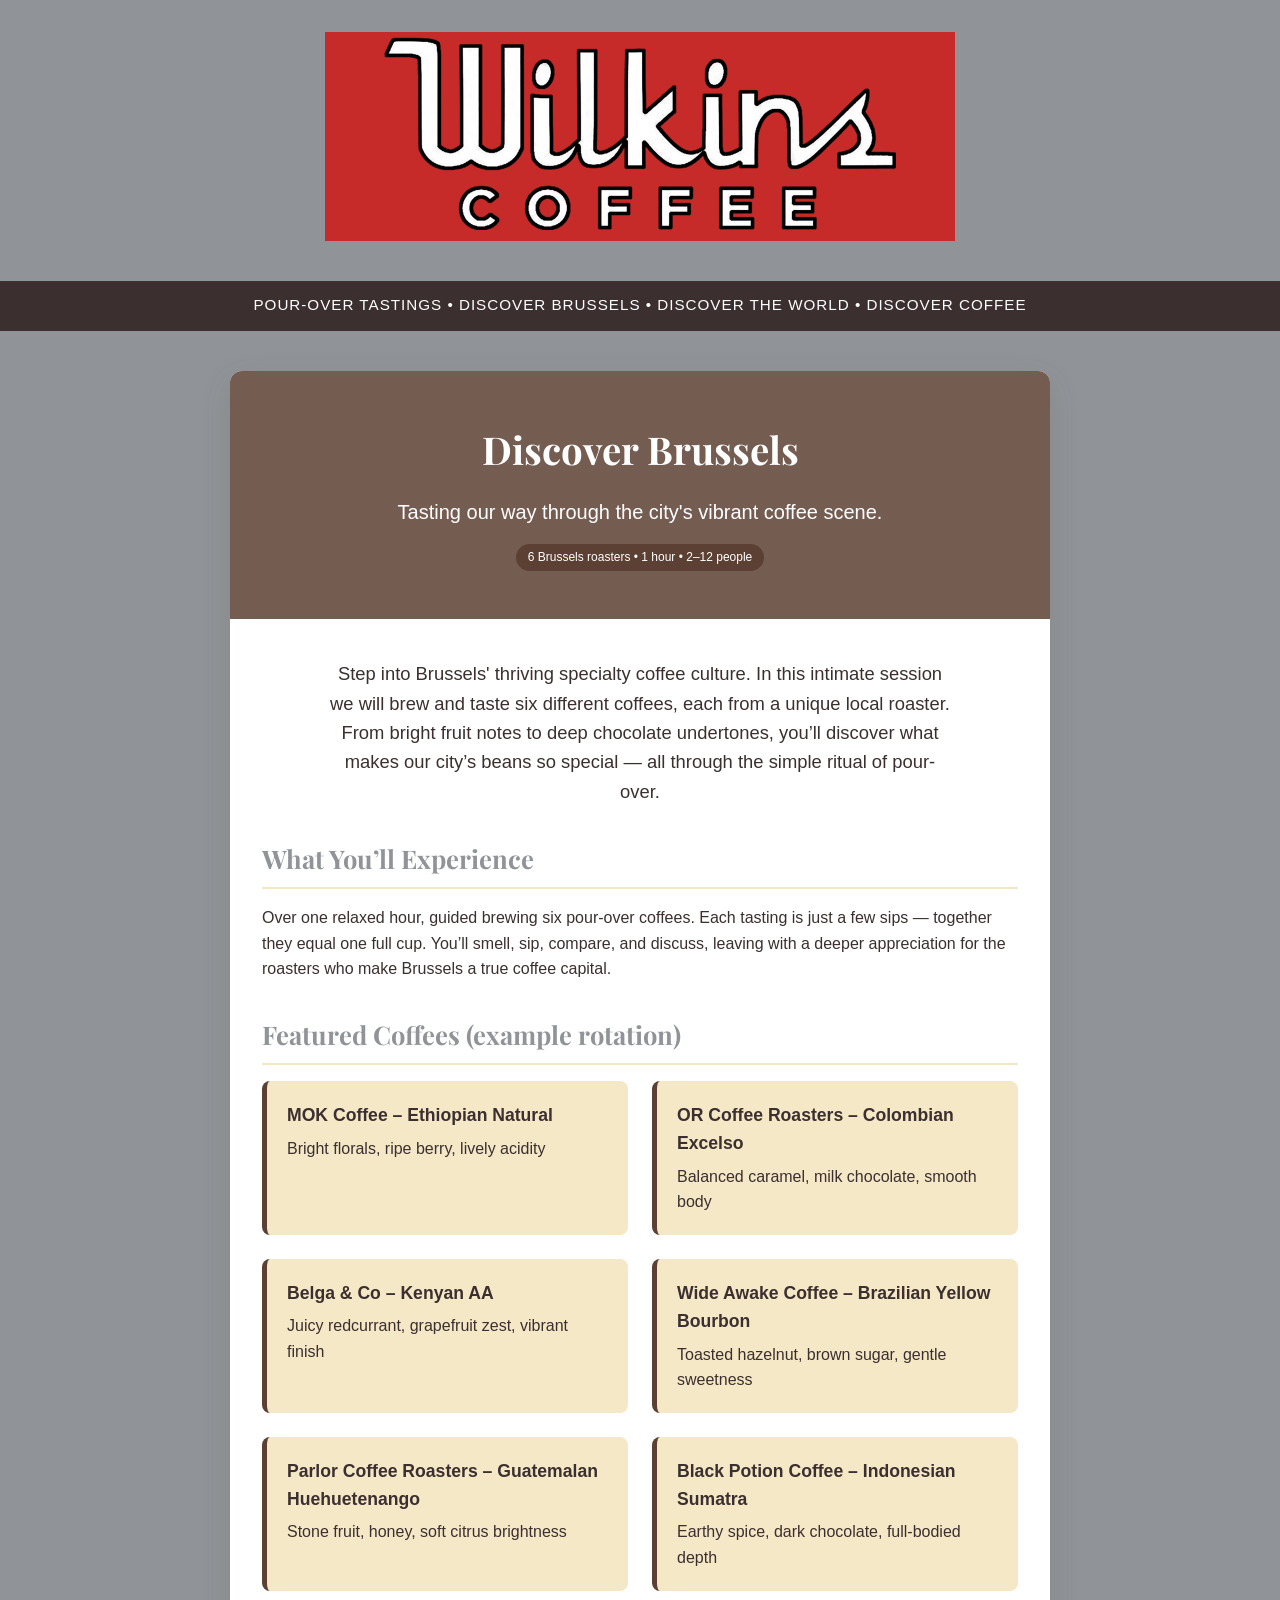
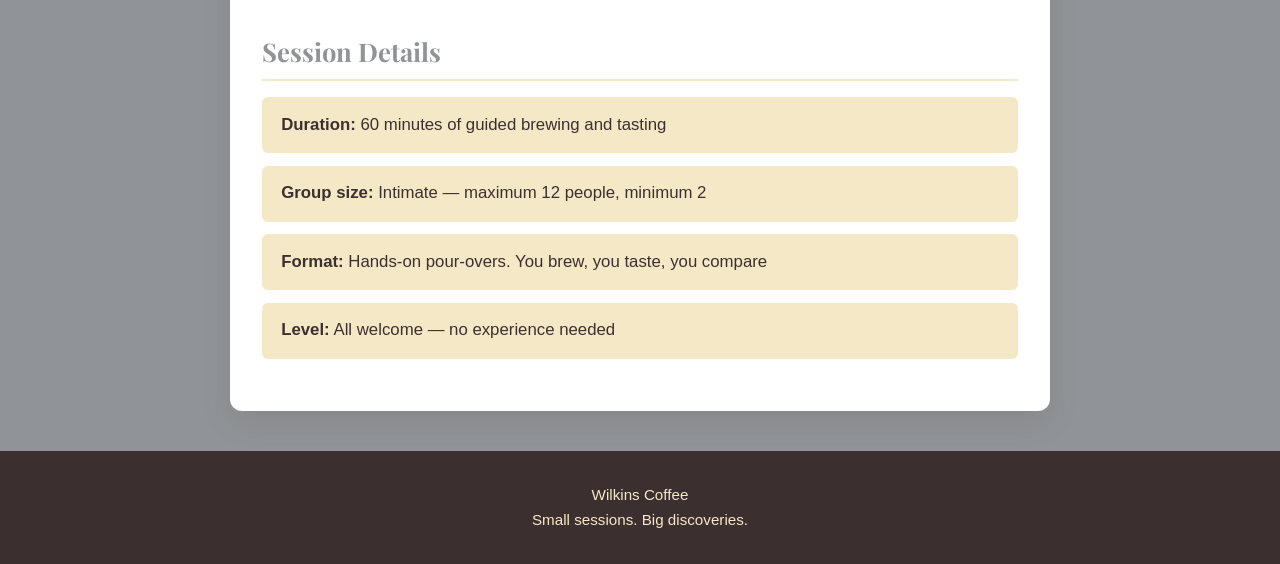
==== discover_brussels.html @ b010b359 "Adding example session descriptions" ====
<!DOCTYPE html>
<html lang="en">
<head>
    <meta charset="UTF-8">
    <meta name="viewport" content="width=device-width, initial-scale=1.0">
    <title>Discover Brussels • Wilkins Coffee</title>
    <style>
        @import url('https://fonts.googleapis.com/css2?family=Playfair+Display:wght@400;700&amp;family=Source+Sans+3:wght@400;600&amp;display=swap');
        :root {
            /*
            --coffee: #5c4033;
            --cream: #f5e8c7;
            */
            --coffee: #909498;
            --cream: #909498;
        }
        * { margin:0; padding:0; box-sizing:border-box; }
        body {
            font-family: 'Source Sans 3', sans-serif;
            /*background: #f8f1e3;*/
            background: var(--coffee);
            color: #3c2f2f;
            line-height: 1.6;
        }
        header {
            background: var(--coffee);
            color: white;
            padding: 2rem 1rem;
            text-align: center;
            box-shadow: 0 4px 12px rgba(92,64,51,0.3);
        }
        header h1 {
            font-family: 'Playfair Display', serif;
            font-size: 2.8rem;
            margin-bottom: 0.3rem;
        }
        header p {
            font-size: 1.3rem;
            opacity: 0.9;
        }
        .nav {
            background: #3c2f2f;
            padding: 0.8rem;
            text-align: center;
            color: white;
            font-size: 0.95rem;
            letter-spacing: 1px;
        }
        main {
            max-width: 820px;
            margin: 40px auto;
            background: white;
            border-radius: 12px;
            box-shadow: 0 10px 30px rgba(92,64,51,0.15);
            overflow: hidden;
        }
        .hero {
            background: linear-gradient(rgba(92,64,51,0.85), rgba(92,64,51,0.85)), url('data:image/svg+xml,%3Csvg xmlns=%22http://www.w3.org/2000/svg%22 viewBox=%220 0 200 200%22%3E%3Ccircle cx=%22100%22 cy=%22100%22 r=%2230%22 fill=%22none%22 stroke=%22%23f5e8c7%22 stroke-width=%2215%22/%3E%3C/svg%27') center/cover;
            color: white;
            padding: 3rem 2rem;
            text-align: center;
        }
        .hero h2 {
            font-family: 'Playfair Display', serif;
            font-size: 2.4rem;
            margin-bottom: 1rem;
        }
        section {
            padding: 2.5rem 2rem;
        }
        h3 {
            font-family: 'Playfair Display', serif;
            font-size: 1.6rem;
            margin-bottom: 1rem;
            color: var(--coffee);
            border-bottom: 2px solid #f5e8c7;
            padding-bottom: 0.5rem;
        }
        .coffees {
            display: grid;
            grid-template-columns: repeat(auto-fit, minmax(260px, 1fr));
            gap: 1.5rem;
        }
        .coffee-card {
            background: #f5e8c7;
            padding: 1.25rem;
            border-radius: 8px;
            border-left: 5px solid #5c4033;
        }
        .coffee-card strong {
            display: block;
            font-size: 1.1rem;
            margin-bottom: 0.4rem;
            color: #3c2f2f;
        }
        ul.details {
            list-style: none;
        }
        ul.details li {
            padding: 0.9rem 1.2rem;
            background: #f5e8c7;
            margin-bottom: 0.8rem;
            border-radius: 6px;
            font-size: 1.05rem;
        }
        footer {
            background: #3c2f2f;
            color: #f5e8c7;
            text-align: center;
            padding: 2rem 1rem;
            font-size: 0.95rem;
        }
        .tag {
            display: inline-block;
            background: #5c4033;
            color: white;
            font-size: 0.75rem;
            padding: 4px 12px;
            border-radius: 20px;
            margin-top: 1rem;
        }
    </style>
</head>
<body>
    <header>
        <a href="index.html" class="logo"><img src="images/wilkins_coffee_white_on_red_black_outline_header.png" alt="wilkins coffee logo"></a>
    </header>
    <div class="nav">POUR-OVER TASTINGS • DISCOVER BRUSSELS • DISCOVER THE WORLD • DISCOVER COFFEE</div>

    <main>
        <div class="hero">
            <h2>Discover Brussels</h2>
            <p style="font-size:1.25rem; max-width:600px; margin:0 auto;">Tasting our way through the city's vibrant coffee scene.</p>
            <div class="tag">6 Brussels roasters • 1 hour • 2–12 people</div>
        </div>

        <section>
            <p style="font-size:1.15rem; text-align:center; max-width:620px; margin:0 auto 2rem;">
                Step into Brussels' thriving specialty coffee culture. In this intimate session we will brew and taste six different coffees, each from a unique local roaster. From bright fruit notes to deep chocolate undertones, you’ll discover what makes our city’s beans so special — all through the simple ritual of pour-over.
            </p>

            <h3>What You’ll Experience</h3>
            <p>Over one relaxed hour, guided brewing six pour-over coffees. Each tasting is just a few sips — together they equal one full cup. You’ll smell, sip, compare, and discuss, leaving with a deeper appreciation for the roasters who make Brussels a true coffee capital.</p>

            <h3 style="margin-top:2rem;">Featured Coffees (example rotation)</h3>
            <div class="coffees">
                <div class="coffee-card">
                    <strong>MOK Coffee – Ethiopian Natural</strong>
                    Bright florals, ripe berry, lively acidity
                </div>
                <div class="coffee-card">
                    <strong>OR Coffee Roasters – Colombian Excelso</strong>
                    Balanced caramel, milk chocolate, smooth body
                </div>
                <div class="coffee-card">
                    <strong>Belga &amp; Co – Kenyan AA</strong>
                    Juicy redcurrant, grapefruit zest, vibrant finish
                </div>
                <div class="coffee-card">
                    <strong>Wide Awake Coffee – Brazilian Yellow Bourbon</strong>
                    Toasted hazelnut, brown sugar, gentle sweetness
                </div>
                <div class="coffee-card">
                    <strong>Parlor Coffee Roasters – Guatemalan Huehuetenango</strong>
                    Stone fruit, honey, soft citrus brightness
                </div>
                <div class="coffee-card">
                    <strong>Black Potion Coffee – Indonesian Sumatra</strong>
                    Earthy spice, dark chocolate, full-bodied depth
                </div>
            </div>

            <h3 style="margin-top:2.5rem;">Session Details</h3>
            <ul class="details">
                <li><strong>Duration:</strong> 60 minutes of guided brewing and tasting</li>
                <li><strong>Group size:</strong> Intimate — maximum 12 people, minimum 2</li>
                <li><strong>Format:</strong> Hands-on pour-overs. You brew, you taste, you compare</li>
                <li><strong>Level:</strong> All welcome — no experience needed</li>
            </ul>
        </section>
    </main>

    <footer>
        Wilkins Coffee<br>
        Small sessions. Big discoveries.
    </footer>
</body>
</html>
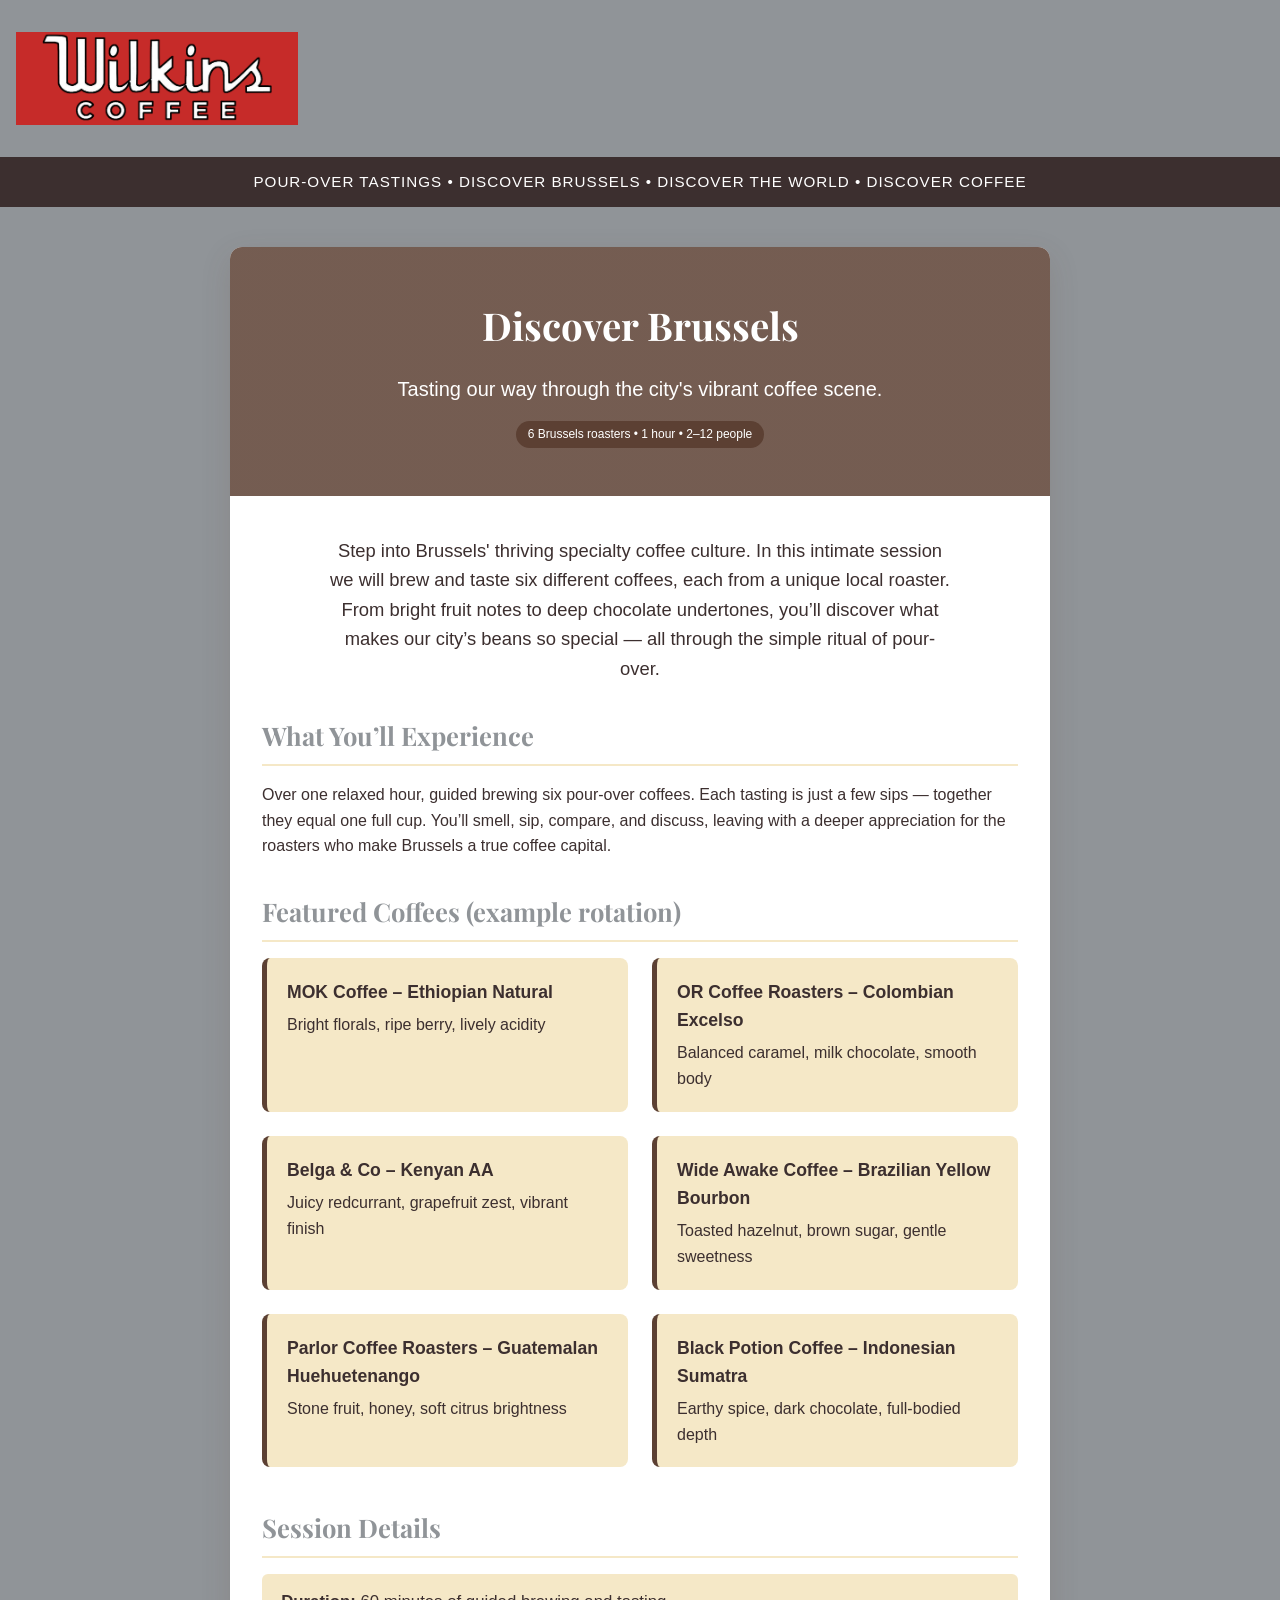
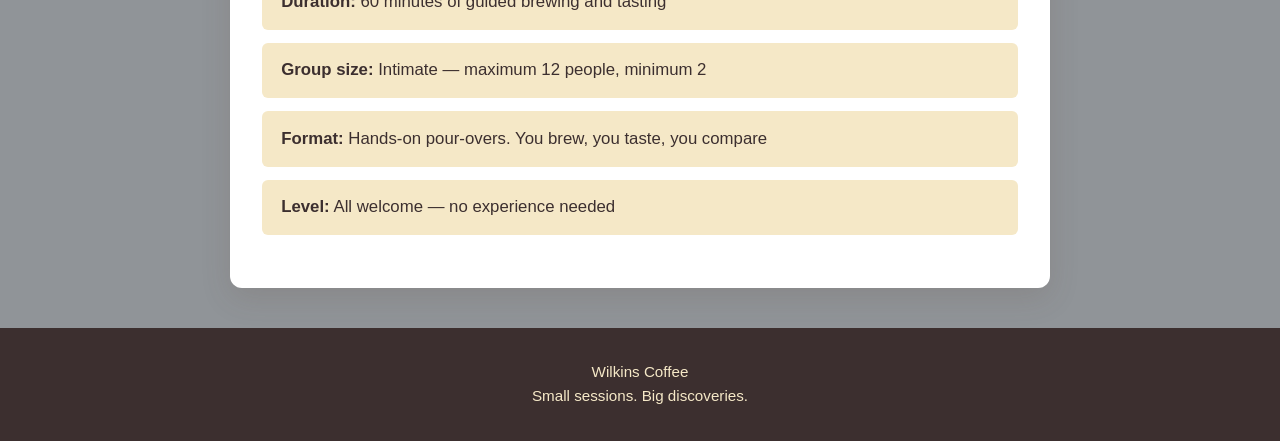
==== commit c65fe755: "Trying to improve style" ====
--- a/discover_brussels.html
+++ b/discover_brussels.html
@@ -119,11 +119,25 @@
             border-radius: 20px;
             margin-top: 1rem;
         }
+        .logo-img {
+            width: clamp(150px, 22vw, 320px);   /* Min 150px, ideal ~22% of screen, max 320px */
+            height: auto;
+            max-width: 100%;
+            display: block;
+        }
+        .header, .navbar, .logo-container {
+            padding: 15px 20px;
+        }
+        @media (max-width: 768px) {
+            .header, .navbar, .logo-container {
+                padding: 12px 15px;
+            }
+        }
     </style>
 </head>
 <body>
     <header>
-        <a href="index.html" class="logo"><img src="images/wilkins_coffee_white_on_red_black_outline_header.png" alt="wilkins coffee logo"></a>
+        <a href="index.html" class="logo"><img src="images/wilkins_coffee_white_on_red_black_outline_header.png" alt="wilkins coffee logo" class="logo-img"></a>
     </header>
     <div class="nav">POUR-OVER TASTINGS • DISCOVER BRUSSELS • DISCOVER THE WORLD • DISCOVER COFFEE</div>
 
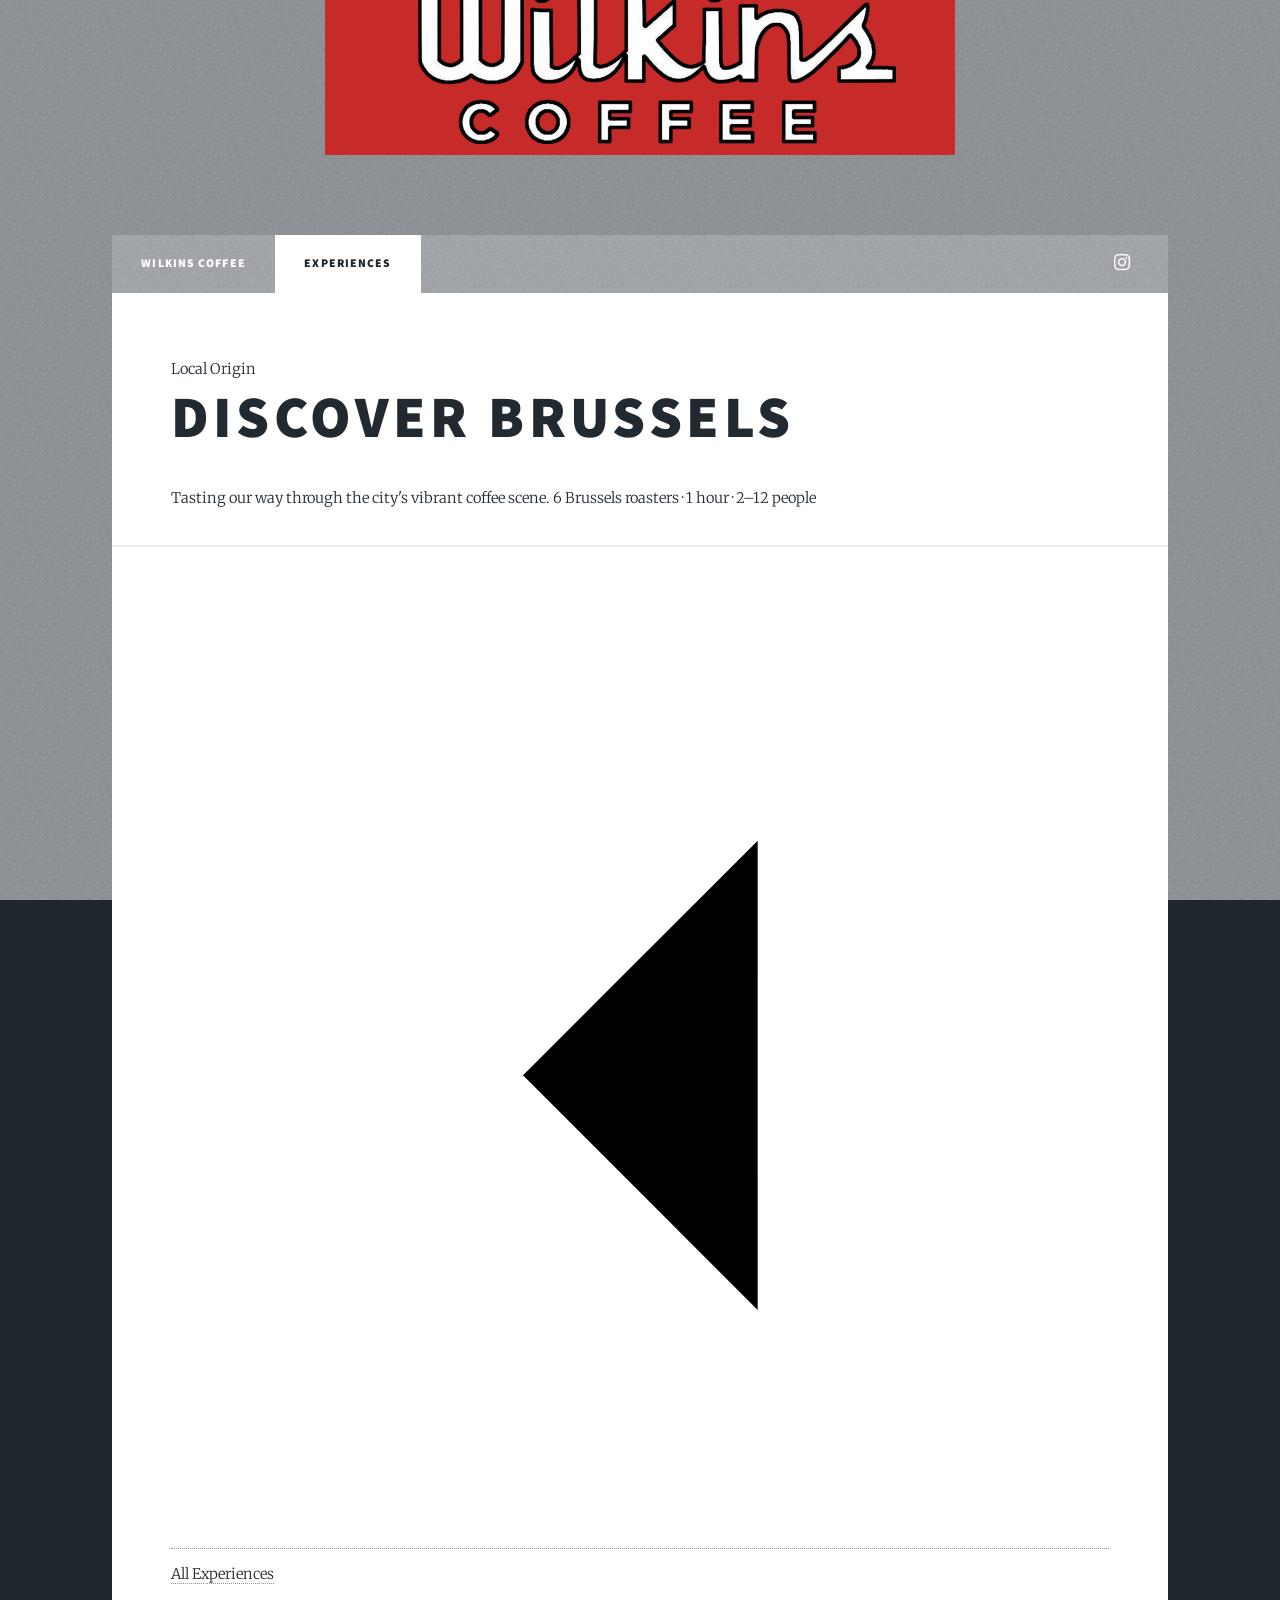
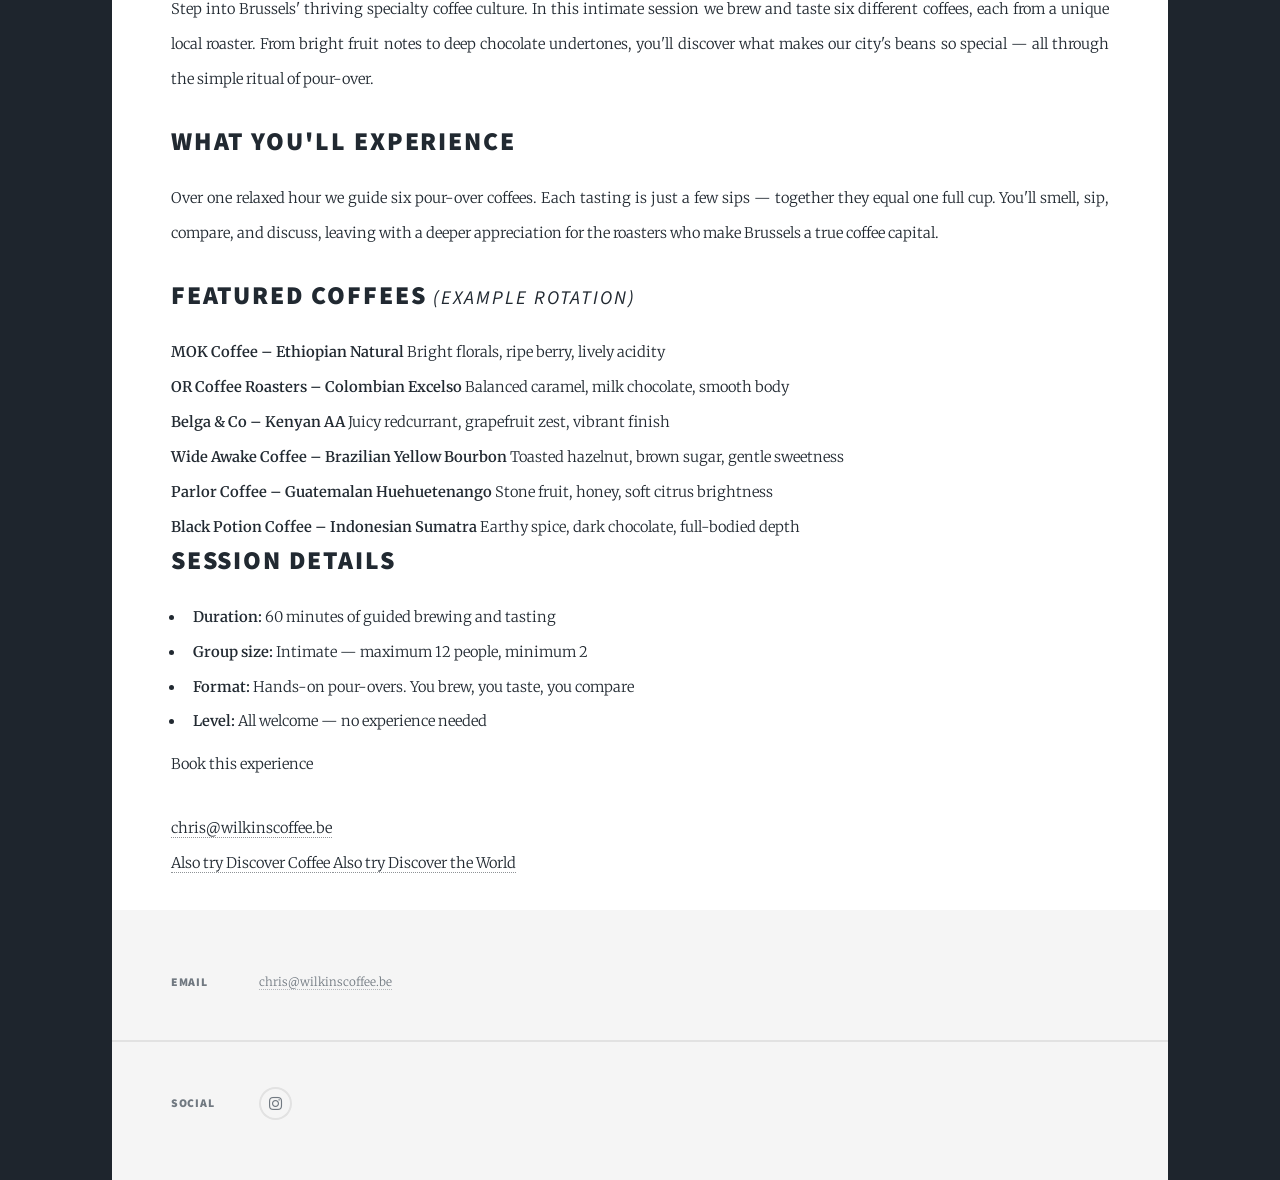
==== commit a9428911: "Big update thanks Claude" ====
--- a/discover_brussels.html
+++ b/discover_brussels.html
@@ -1,202 +1,174 @@
-<!DOCTYPE html>
+<!DOCTYPE HTML>
+<!--
+  discover_brussels.html — Wilkins Coffee: Discover Brussels session
+  Requires: assets/css/main.css (Massively), assets/css/wilkins.css
+-->
 <html lang="en">
 <head>
-    <meta charset="UTF-8">
-    <meta name="viewport" content="width=device-width, initial-scale=1.0">
-    <title>Discover Brussels • Wilkins Coffee</title>
-    <style>
-        @import url('https://fonts.googleapis.com/css2?family=Playfair+Display:wght@400;700&amp;family=Source+Sans+3:wght@400;600&amp;display=swap');
-        :root {
-            /*
-            --coffee: #5c4033;
-            --cream: #f5e8c7;
-            */
-            --coffee: #909498;
-            --cream: #909498;
-        }
-        * { margin:0; padding:0; box-sizing:border-box; }
-        body {
-            font-family: 'Source Sans 3', sans-serif;
-            /*background: #f8f1e3;*/
-            background: var(--coffee);
-            color: #3c2f2f;
-            line-height: 1.6;
-        }
-        header {
-            background: var(--coffee);
-            color: white;
-            padding: 2rem 1rem;
-            text-align: center;
-            box-shadow: 0 4px 12px rgba(92,64,51,0.3);
-        }
-        header h1 {
-            font-family: 'Playfair Display', serif;
-            font-size: 2.8rem;
-            margin-bottom: 0.3rem;
-        }
-        header p {
-            font-size: 1.3rem;
-            opacity: 0.9;
-        }
-        .nav {
-            background: #3c2f2f;
-            padding: 0.8rem;
-            text-align: center;
-            color: white;
-            font-size: 0.95rem;
-            letter-spacing: 1px;
-        }
-        main {
-            max-width: 820px;
-            margin: 40px auto;
-            background: white;
-            border-radius: 12px;
-            box-shadow: 0 10px 30px rgba(92,64,51,0.15);
-            overflow: hidden;
-        }
-        .hero {
-            background: linear-gradient(rgba(92,64,51,0.85), rgba(92,64,51,0.85)), url('data:image/svg+xml,%3Csvg xmlns=%22http://www.w3.org/2000/svg%22 viewBox=%220 0 200 200%22%3E%3Ccircle cx=%22100%22 cy=%22100%22 r=%2230%22 fill=%22none%22 stroke=%22%23f5e8c7%22 stroke-width=%2215%22/%3E%3C/svg%27') center/cover;
-            color: white;
-            padding: 3rem 2rem;
-            text-align: center;
-        }
-        .hero h2 {
-            font-family: 'Playfair Display', serif;
-            font-size: 2.4rem;
-            margin-bottom: 1rem;
-        }
-        section {
-            padding: 2.5rem 2rem;
-        }
-        h3 {
-            font-family: 'Playfair Display', serif;
-            font-size: 1.6rem;
-            margin-bottom: 1rem;
-            color: var(--coffee);
-            border-bottom: 2px solid #f5e8c7;
-            padding-bottom: 0.5rem;
-        }
-        .coffees {
-            display: grid;
-            grid-template-columns: repeat(auto-fit, minmax(260px, 1fr));
-            gap: 1.5rem;
-        }
-        .coffee-card {
-            background: #f5e8c7;
-            padding: 1.25rem;
-            border-radius: 8px;
-            border-left: 5px solid #5c4033;
-        }
-        .coffee-card strong {
-            display: block;
-            font-size: 1.1rem;
-            margin-bottom: 0.4rem;
-            color: #3c2f2f;
-        }
-        ul.details {
-            list-style: none;
-        }
-        ul.details li {
-            padding: 0.9rem 1.2rem;
-            background: #f5e8c7;
-            margin-bottom: 0.8rem;
-            border-radius: 6px;
-            font-size: 1.05rem;
-        }
-        footer {
-            background: #3c2f2f;
-            color: #f5e8c7;
-            text-align: center;
-            padding: 2rem 1rem;
-            font-size: 0.95rem;
-        }
-        .tag {
-            display: inline-block;
-            background: #5c4033;
-            color: white;
-            font-size: 0.75rem;
-            padding: 4px 12px;
-            border-radius: 20px;
-            margin-top: 1rem;
-        }
-        .logo-img {
-            width: clamp(150px, 22vw, 320px);   /* Min 150px, ideal ~22% of screen, max 320px */
-            height: auto;
-            max-width: 100%;
-            display: block;
-        }
-        .header, .navbar, .logo-container {
-            padding: 15px 20px;
-        }
-        @media (max-width: 768px) {
-            .header, .navbar, .logo-container {
-                padding: 12px 15px;
-            }
-        }
-    </style>
+  <title>Discover Brussels · Wilkins Coffee</title>
+  <meta charset="utf-8" />
+  <meta name="viewport" content="width=device-width, initial-scale=1, user-scalable=no" />
+  <meta name="description" content="Discover Brussels — tasting through the city's vibrant coffee scene. A guided pour-over experience with Wilkins Coffee." />
+  <link rel="preconnect" href="https://fonts.googleapis.com" />
+  <link rel="preconnect" href="https://fonts.gstatic.com" crossorigin />
+  <link href="https://fonts.googleapis.com/css2?family=Playfair+Display:ital,wght@0,400;0,700;0,900;1,400;1,700&family=Libre+Baskerville:ital,wght@0,400;0,700;1,400&family=Cormorant+SC:wght@300;400;600&display=swap" rel="stylesheet" />
+  <link rel="stylesheet" href="assets/css/main.css" />
+  <link rel="stylesheet" href="assets/css/wilkins.css" />
+  <noscript><link rel="stylesheet" href="assets/css/noscript.css" /></noscript>
 </head>
-<body>
-    <header>
-        <a href="index.html" class="logo"><img src="images/wilkins_coffee_white_on_red_black_outline_header.png" alt="wilkins coffee logo" class="logo-img"></a>
-    </header>
-    <div class="nav">POUR-OVER TASTINGS • DISCOVER BRUSSELS • DISCOVER THE WORLD • DISCOVER COFFEE</div>
+<body class="is-preload">
+<div id="wrapper">
 
-    <main>
-        <div class="hero">
-            <h2>Discover Brussels</h2>
-            <p style="font-size:1.25rem; max-width:600px; margin:0 auto;">Tasting our way through the city's vibrant coffee scene.</p>
-            <div class="tag">6 Brussels roasters • 1 hour • 2–12 people</div>
+  <!-- ═══ HEADER ═══ -->
+  <header id="header">
+    <a href="index.html" class="logo">
+      <img src="images/wilkins_coffee_white_on_red_black_outline_header.png"
+           alt="Wilkins Coffee" />
+    </a>
+  </header>
+
+  <!-- ═══ NAV ═══ -->
+  <nav id="nav">
+    <ul class="links">
+      <li><a href="index.html">Wilkins Coffee</a></li>
+      <li class="active"><a href="experiences.html">Experiences</a></li>
+    </ul>
+    <ul class="icons">
+      <li>
+        <a href="https://www.instagram.com/wilkins.coffee/"
+           class="icon brands fa-instagram"
+           target="_blank" rel="noopener">
+          <span class="label">Instagram</span>
+        </a>
+      </li>
+    </ul>
+  </nav>
+
+  <!-- ═══ MAIN ═══ -->
+  <div id="main">
+
+    <!-- Page hero -->
+    <div class="wk-discover-hero reveal">
+      <span class="wk-label">Local Origin</span>
+      <h1>Discover Brussels</h1>
+      <span class="subtitle">Tasting our way through the city's vibrant coffee scene.</span>
+      <span class="wk-tag">6 Brussels roasters · 1 hour · 2–12 people</span>
+    </div>
+
+    <!-- Article body -->
+    <div class="wk-article">
+
+      <a href="experiences.html" class="wk-back reveal">
+        <svg viewBox="0 0 24 24" aria-hidden="true">
+          <polyline points="15 18 9 12 15 6"/>
+        </svg>
+        All Experiences
+      </a>
+
+      <p class="lead reveal">
+        Step into Brussels' thriving specialty coffee culture. In this intimate session
+        we brew and taste six different coffees, each from a unique local roaster.
+        From bright fruit notes to deep chocolate undertones, you'll discover what
+        makes our city's beans so special — all through the simple ritual of pour-over.
+      </p>
+
+      <h2 class="reveal">What You'll Experience</h2>
+      <p class="reveal">
+        Over one relaxed hour we guide six pour-over coffees. Each tasting is just
+        a few sips — together they equal one full cup. You'll smell, sip, compare,
+        and discuss, leaving with a deeper appreciation for the roasters who make
+        Brussels a true coffee capital.
+      </p>
+
+      <h2 class="reveal">Featured Coffees <em style="font-size:0.75em; font-weight:400; color:var(--clr-muted)">(example rotation)</em></h2>
+      <div class="wk-coffees reveal">
+        <div class="wk-coffee-card">
+          <strong>MOK Coffee – Ethiopian Natural</strong>
+          <span>Bright florals, ripe berry, lively acidity</span>
         </div>
+        <div class="wk-coffee-card gold">
+          <strong>OR Coffee Roasters – Colombian Excelso</strong>
+          <span>Balanced caramel, milk chocolate, smooth body</span>
+        </div>
+        <div class="wk-coffee-card">
+          <strong>Belga &amp; Co – Kenyan AA</strong>
+          <span>Juicy redcurrant, grapefruit zest, vibrant finish</span>
+        </div>
+        <div class="wk-coffee-card gold">
+          <strong>Wide Awake Coffee – Brazilian Yellow Bourbon</strong>
+          <span>Toasted hazelnut, brown sugar, gentle sweetness</span>
+        </div>
+        <div class="wk-coffee-card">
+          <strong>Parlor Coffee – Guatemalan Huehuetenango</strong>
+          <span>Stone fruit, honey, soft citrus brightness</span>
+        </div>
+        <div class="wk-coffee-card">
+          <strong>Black Potion Coffee – Indonesian Sumatra</strong>
+          <span>Earthy spice, dark chocolate, full-bodied depth</span>
+        </div>
+      </div>
 
-        <section>
-            <p style="font-size:1.15rem; text-align:center; max-width:620px; margin:0 auto 2rem;">
-                Step into Brussels' thriving specialty coffee culture. In this intimate session we will brew and taste six different coffees, each from a unique local roaster. From bright fruit notes to deep chocolate undertones, you’ll discover what makes our city’s beans so special — all through the simple ritual of pour-over.
-            </p>
+      <h2 class="reveal">Session Details</h2>
+      <ul class="wk-details reveal">
+        <li><strong>Duration:</strong> 60 minutes of guided brewing and tasting</li>
+        <li><strong>Group size:</strong> Intimate — maximum 12 people, minimum 2</li>
+        <li><strong>Format:</strong> Hands-on pour-overs. You brew, you taste, you compare</li>
+        <li><strong>Level:</strong> All welcome — no experience needed</li>
+      </ul>
 
-            <h3>What You’ll Experience</h3>
-            <p>Over one relaxed hour, guided brewing six pour-over coffees. Each tasting is just a few sips — together they equal one full cup. You’ll smell, sip, compare, and discuss, leaving with a deeper appreciation for the roasters who make Brussels a true coffee capital.</p>
+      <!-- Email CTA -->
+      <div class="wk-cta reveal">
+        <p>Book this experience</p>
+        <a href="mailto:chris@wilkinscoffee.be" class="wk-email">chris@wilkinscoffee.be</a>
+      </div>
 
-            <h3 style="margin-top:2rem;">Featured Coffees (example rotation)</h3>
-            <div class="coffees">
-                <div class="coffee-card">
-                    <strong>MOK Coffee – Ethiopian Natural</strong>
-                    Bright florals, ripe berry, lively acidity
-                </div>
-                <div class="coffee-card">
-                    <strong>OR Coffee Roasters – Colombian Excelso</strong>
-                    Balanced caramel, milk chocolate, smooth body
-                </div>
-                <div class="coffee-card">
-                    <strong>Belga &amp; Co – Kenyan AA</strong>
-                    Juicy redcurrant, grapefruit zest, vibrant finish
-                </div>
-                <div class="coffee-card">
-                    <strong>Wide Awake Coffee – Brazilian Yellow Bourbon</strong>
-                    Toasted hazelnut, brown sugar, gentle sweetness
-                </div>
-                <div class="coffee-card">
-                    <strong>Parlor Coffee Roasters – Guatemalan Huehuetenango</strong>
-                    Stone fruit, honey, soft citrus brightness
-                </div>
-                <div class="coffee-card">
-                    <strong>Black Potion Coffee – Indonesian Sumatra</strong>
-                    Earthy spice, dark chocolate, full-bodied depth
-                </div>
-            </div>
+      <!-- Sibling links -->
+      <div class="wk-siblings reveal">
+        <a href="discover_coffee.html" class="wk-sibling">
+          <span class="sib-label">Also try</span>
+          <span class="sib-title">Discover Coffee</span>
+        </a>
+        <a href="discover_the_world.html" class="wk-sibling">
+          <span class="sib-label">Also try</span>
+          <span class="sib-title">Discover the World</span>
+        </a>
+      </div>
 
-            <h3 style="margin-top:2.5rem;">Session Details</h3>
-            <ul class="details">
-                <li><strong>Duration:</strong> 60 minutes of guided brewing and tasting</li>
-                <li><strong>Group size:</strong> Intimate — maximum 12 people, minimum 2</li>
-                <li><strong>Format:</strong> Hands-on pour-overs. You brew, you taste, you compare</li>
-                <li><strong>Level:</strong> All welcome — no experience needed</li>
-            </ul>
-        </section>
-    </main>
+    </div><!-- /wk-article -->
 
-    <footer>
-        Wilkins Coffee<br>
-        Small sessions. Big discoveries.
-    </footer>
+  </div><!-- /main -->
+
+  <!-- ═══ FOOTER ═══ -->
+  <footer id="footer">
+    <section class="split contact">
+      <section>
+        <h3>Email</h3>
+        <p><a href="mailto:chris@wilkinscoffee.be">chris@wilkinscoffee.be</a></p>
+      </section>
+      <section>
+        <h3>Social</h3>
+        <ul class="icons alt">
+          <li>
+            <a href="https://www.instagram.com/wilkins.coffee/"
+               class="icon brands alt fa-instagram"
+               target="_blank" rel="noopener">
+              <span class="label">Instagram</span>
+            </a>
+          </li>
+        </ul>
+      </section>
+    </section>
+  </footer>
+
+</div><!-- /wrapper -->
+
+<script src="assets/js/jquery.min.js"></script>
+<script src="assets/js/jquery.scrollex.min.js"></script>
+<script src="assets/js/jquery.scrolly.min.js"></script>
+<script src="assets/js/browser.min.js"></script>
+<script src="assets/js/breakpoints.min.js"></script>
+<script src="assets/js/util.js"></script>
+<script src="assets/js/main.js"></script>
+<script src="assets/js/wilkins.js"></script>
 </body>
-</html>+</html>
--- a/assets/css/main.css
+++ b/assets/css/main.css
@@ -0,0 +1,4727 @@
+@import url(fontawesome-all.min.css);
+@import url("https://fonts.googleapis.com/css?family=Merriweather:300,700,300italic,700italic|Source+Sans+Pro:900");
+
+/*
+	Massively by HTML5 UP
+	html5up.net | @ajlkn
+	Free for personal and commercial use under the CCA 3.0 license (html5up.net/license)
+*/
+
+html, body, div, span, applet, object,
+iframe, h1, h2, h3, h4, h5, h6, p, blockquote,
+pre, a, abbr, acronym, address, big, cite,
+code, del, dfn, em, img, ins, kbd, q, s, samp,
+small, strike, strong, sub, sup, tt, var, b,
+u, i, center, dl, dt, dd, ol, ul, li, fieldset,
+form, label, legend, table, caption, tbody,
+tfoot, thead, tr, th, td, article, aside,
+canvas, details, embed, figure, figcaption,
+footer, header, hgroup, menu, nav, output, ruby,
+section, summary, time, mark, audio, video {
+	margin: 0;
+	padding: 0;
+	border: 0;
+	font-size: 100%;
+	font: inherit;
+	vertical-align: baseline;}
+
+article, aside, details, figcaption, figure,
+footer, header, hgroup, menu, nav, section {
+	display: block;}
+
+body {
+	line-height: 1;
+}
+
+ol, ul {
+	list-style: none;
+}
+
+blockquote, q {
+	quotes: none;
+}
+
+	blockquote:before, blockquote:after, q:before, q:after {
+		content: '';
+		content: none;
+	}
+
+table {
+	border-collapse: collapse;
+	border-spacing: 0;
+}
+
+body {
+	-webkit-text-size-adjust: none;
+}
+
+mark {
+	background-color: transparent;
+	color: inherit;
+}
+
+input::-moz-focus-inner {
+	border: 0;
+	padding: 0;
+}
+
+input, select, textarea {
+	-moz-appearance: none;
+	-webkit-appearance: none;
+	-ms-appearance: none;
+	appearance: none;
+}
+
+/* Basic */
+
+	@-ms-viewport {
+		width: device-width;
+	}
+
+	body {
+		-ms-overflow-style: scrollbar;
+	}
+
+	@media screen and (max-width: 480px) {
+
+		html, body {
+			min-width: 320px;
+		}
+
+	}
+
+	html {
+		box-sizing: border-box;
+	}
+
+	*, *:before, *:after {
+		box-sizing: inherit;
+	}
+
+	body {
+		background-color: #1e252d;
+	}
+    /*
+		body.is-preload *, body.is-preload *:before, body.is-preload *:after {
+			-moz-animation: none !important;
+			-webkit-animation: none !important;
+			-ms-animation: none !important;
+			animation: none !important;
+			-moz-transition: none !important;
+			-webkit-transition: none !important;
+			-ms-transition: none !important;
+			transition: none !important;
+		}
+    */
+/* Type */
+
+	html {
+		font-size: 16pt;
+	}
+
+		@media screen and (max-width: 1680px) {
+
+			html {
+				font-size: 12pt;
+			}
+
+		}
+
+		@media screen and (max-width: 1280px) {
+
+			html {
+				font-size: 11pt;
+			}
+
+		}
+
+		@media screen and (max-width: 360px) {
+
+			html {
+				font-size: 10pt;
+			}
+
+		}
+
+	body {
+		color: #212931;
+	}
+
+	body, input, select, textarea {
+		font-family: "Merriweather", Georgia, serif;
+		font-weight: 300;
+		font-size: 1rem;
+		line-height: 2.375;
+	}
+
+	a {
+		-moz-transition: color 0.2s ease-in-out, background-color 0.2s ease-in-out, border-color 0.2s ease-in-out, box-shadow 0.2s ease-in-out;
+		-webkit-transition: color 0.2s ease-in-out, background-color 0.2s ease-in-out, border-color 0.2s ease-in-out, box-shadow 0.2s ease-in-out;
+		-ms-transition: color 0.2s ease-in-out, background-color 0.2s ease-in-out, border-color 0.2s ease-in-out, box-shadow 0.2s ease-in-out;
+		transition: color 0.2s ease-in-out, background-color 0.2s ease-in-out, border-color 0.2s ease-in-out, box-shadow 0.2s ease-in-out;
+		border-bottom: dotted 1px;
+		text-decoration: none;
+	}
+
+		a:hover {
+			border-bottom-color: transparent;
+		}
+
+	strong, b {
+		font-weight: 600;
+	}
+
+	em, i {
+		font-style: italic;
+	}
+
+	p {
+		text-align: justify;
+		margin: 0 0 2rem 0;
+	}
+
+	h1, h2, h3, h4, h5, h6 {
+		font-family: "Source Sans Pro", Helvetica, sans-serif;
+		font-weight: 900;
+		line-height: 1.5;
+		letter-spacing: 0.075em;
+		text-transform: uppercase;
+		margin: 0 0 1rem 0;
+	}
+
+		h1 a, h2 a, h3 a, h4 a, h5 a, h6 a {
+			border-bottom: 0;
+			color: inherit;
+			text-decoration: none;
+		}
+
+	h1 {
+		font-size: 4rem;
+		line-height: 1.1;
+		margin: 0 0 2rem 0;
+	}
+
+	h2 {
+		font-size: 1.75rem;
+		line-height: 1.3;
+		margin: 0 0 1.5rem 0;
+	}
+
+	h3 {
+		font-size: 1.25rem;
+		margin: 0 0 0.5rem 0;
+	}
+
+	h4 {
+		font-size: 1rem;
+	}
+
+	h5 {
+		font-size: 0.9rem;
+	}
+
+	h6 {
+		font-size: 0.8rem;
+	}
+
+	sub {
+		font-size: 0.8rem;
+		position: relative;
+		top: 0.5rem;
+	}
+
+	sup {
+		font-size: 0.8rem;
+		position: relative;
+		top: -0.5rem;
+	}
+
+	blockquote {
+		border-left: solid 4px;
+		font-style: italic;
+		margin: 0 0 2rem 0;
+		padding: 0.5rem 0 0.5rem 2rem;
+	}
+
+	code {
+		border: solid 2px;
+		font-family: "Courier New", monospace;
+		font-size: 0.9rem;
+		margin: 0 0.25rem;
+		padding: 0.25rem 0.65rem;
+	}
+
+	pre {
+		-webkit-overflow-scrolling: touch;
+		font-family: "Courier New", monospace;
+		font-size: 0.9rem;
+		margin: 0 0 2rem 0;
+	}
+
+		pre code {
+			display: block;
+			line-height: 1.75;
+			padding: 1rem 1.5rem;
+			overflow-x: auto;
+		}
+
+	hr {
+		border: 0;
+		border-bottom: solid 2px;
+		margin: 3rem 0;
+	}
+
+		hr.major {
+			margin: 5rem 0;
+		}
+
+	.align-left {
+		text-align: left;
+	}
+
+	.align-center {
+		text-align: center;
+	}
+
+	.align-right {
+		text-align: right;
+	}
+
+	input, select, textarea {
+		color: #212931;
+	}
+
+	a {
+		color: #212931;
+		border-bottom-color: rgba(33, 41, 49, 0.5);
+	}
+
+		a:hover {
+			border-bottom-color: transparent;
+			color: #18bfef !important;
+		}
+
+	strong, b {
+		color: #212931;
+	}
+
+	h1, h2, h3, h4, h5, h6 {
+		color: #212931;
+	}
+
+	blockquote {
+		border-left-color: #eeeeee;
+	}
+
+	code {
+		background: rgba(220, 220, 220, 0.25);
+		border-color: #eeeeee;
+	}
+
+	hr {
+		border-bottom-color: #eeeeee;
+	}
+
+/* Row */
+
+	.row {
+		display: flex;
+		flex-wrap: wrap;
+		box-sizing: border-box;
+		align-items: stretch;
+	}
+
+		.row > * {
+			box-sizing: border-box;
+		}
+
+		.row.gtr-uniform > * > :last-child {
+			margin-bottom: 0;
+		}
+
+		.row.aln-left {
+			justify-content: flex-start;
+		}
+
+		.row.aln-center {
+			justify-content: center;
+		}
+
+		.row.aln-right {
+			justify-content: flex-end;
+		}
+
+		.row.aln-top {
+			align-items: flex-start;
+		}
+
+		.row.aln-middle {
+			align-items: center;
+		}
+
+		.row.aln-bottom {
+			align-items: flex-end;
+		}
+
+		.row > .imp {
+			order: -1;
+		}
+
+		.row > .col-1 {
+			width: 8.33333%;
+		}
+
+		.row > .off-1 {
+			margin-left: 8.33333%;
+		}
+
+		.row > .col-2 {
+			width: 16.66667%;
+		}
+
+		.row > .off-2 {
+			margin-left: 16.66667%;
+		}
+
+		.row > .col-3 {
+			width: 25%;
+		}
+
+		.row > .off-3 {
+			margin-left: 25%;
+		}
+
+		.row > .col-4 {
+			width: 33.33333%;
+		}
+
+		.row > .off-4 {
+			margin-left: 33.33333%;
+		}
+
+		.row > .col-5 {
+			width: 41.66667%;
+		}
+
+		.row > .off-5 {
+			margin-left: 41.66667%;
+		}
+
+		.row > .col-6 {
+			width: 50%;
+		}
+
+		.row > .off-6 {
+			margin-left: 50%;
+		}
+
+		.row > .col-7 {
+			width: 58.33333%;
+		}
+
+		.row > .off-7 {
+			margin-left: 58.33333%;
+		}
+
+		.row > .col-8 {
+			width: 66.66667%;
+		}
+
+		.row > .off-8 {
+			margin-left: 66.66667%;
+		}
+
+		.row > .col-9 {
+			width: 75%;
+		}
+
+		.row > .off-9 {
+			margin-left: 75%;
+		}
+
+		.row > .col-10 {
+			width: 83.33333%;
+		}
+
+		.row > .off-10 {
+			margin-left: 83.33333%;
+		}
+
+		.row > .col-11 {
+			width: 91.66667%;
+		}
+
+		.row > .off-11 {
+			margin-left: 91.66667%;
+		}
+
+		.row > .col-12 {
+			width: 100%;
+		}
+
+		.row > .off-12 {
+			margin-left: 100%;
+		}
+
+		.row.gtr-0 {
+			margin-top: 0;
+			margin-left: 0rem;
+		}
+
+			.row.gtr-0 > * {
+				padding: 0 0 0 0rem;
+			}
+
+			.row.gtr-0.gtr-uniform {
+				margin-top: 0rem;
+			}
+
+				.row.gtr-0.gtr-uniform > * {
+					padding-top: 0rem;
+				}
+
+		.row.gtr-25 {
+			margin-top: 0;
+			margin-left: -0.375rem;
+		}
+
+			.row.gtr-25 > * {
+				padding: 0 0 0 0.375rem;
+			}
+
+			.row.gtr-25.gtr-uniform {
+				margin-top: -0.375rem;
+			}
+
+				.row.gtr-25.gtr-uniform > * {
+					padding-top: 0.375rem;
+				}
+
+		.row.gtr-50 {
+			margin-top: 0;
+			margin-left: -0.75rem;
+		}
+
+			.row.gtr-50 > * {
+				padding: 0 0 0 0.75rem;
+			}
+
+			.row.gtr-50.gtr-uniform {
+				margin-top: -0.75rem;
+			}
+
+				.row.gtr-50.gtr-uniform > * {
+					padding-top: 0.75rem;
+				}
+
+		.row {
+			margin-top: 0;
+			margin-left: -1.5rem;
+		}
+
+			.row > * {
+				padding: 0 0 0 1.5rem;
+			}
+
+			.row.gtr-uniform {
+				margin-top: -1.5rem;
+			}
+
+				.row.gtr-uniform > * {
+					padding-top: 1.5rem;
+				}
+
+		.row.gtr-150 {
+			margin-top: 0;
+			margin-left: -2.25rem;
+		}
+
+			.row.gtr-150 > * {
+				padding: 0 0 0 2.25rem;
+			}
+
+			.row.gtr-150.gtr-uniform {
+				margin-top: -2.25rem;
+			}
+
+				.row.gtr-150.gtr-uniform > * {
+					padding-top: 2.25rem;
+				}
+
+		.row.gtr-200 {
+			margin-top: 0;
+			margin-left: -3rem;
+		}
+
+			.row.gtr-200 > * {
+				padding: 0 0 0 3rem;
+			}
+
+			.row.gtr-200.gtr-uniform {
+				margin-top: -3rem;
+			}
+
+				.row.gtr-200.gtr-uniform > * {
+					padding-top: 3rem;
+				}
+
+		@media screen and (max-width: 1680px) {
+
+			.row {
+				display: flex;
+				flex-wrap: wrap;
+				box-sizing: border-box;
+				align-items: stretch;
+			}
+
+				.row > * {
+					box-sizing: border-box;
+				}
+
+				.row.gtr-uniform > * > :last-child {
+					margin-bottom: 0;
+				}
+
+				.row.aln-left {
+					justify-content: flex-start;
+				}
+
+				.row.aln-center {
+					justify-content: center;
+				}
+
+				.row.aln-right {
+					justify-content: flex-end;
+				}
+
+				.row.aln-top {
+					align-items: flex-start;
+				}
+
+				.row.aln-middle {
+					align-items: center;
+				}
+
+				.row.aln-bottom {
+					align-items: flex-end;
+				}
+
+				.row > .imp-xlarge {
+					order: -1;
+				}
+
+				.row > .col-1-xlarge {
+					width: 8.33333%;
+				}
+
+				.row > .off-1-xlarge {
+					margin-left: 8.33333%;
+				}
+
+				.row > .col-2-xlarge {
+					width: 16.66667%;
+				}
+
+				.row > .off-2-xlarge {
+					margin-left: 16.66667%;
+				}
+
+				.row > .col-3-xlarge {
+					width: 25%;
+				}
+
+				.row > .off-3-xlarge {
+					margin-left: 25%;
+				}
+
+				.row > .col-4-xlarge {
+					width: 33.33333%;
+				}
+
+				.row > .off-4-xlarge {
+					margin-left: 33.33333%;
+				}
+
+				.row > .col-5-xlarge {
+					width: 41.66667%;
+				}
+
+				.row > .off-5-xlarge {
+					margin-left: 41.66667%;
+				}
+
+				.row > .col-6-xlarge {
+					width: 50%;
+				}
+
+				.row > .off-6-xlarge {
+					margin-left: 50%;
+				}
+
+				.row > .col-7-xlarge {
+					width: 58.33333%;
+				}
+
+				.row > .off-7-xlarge {
+					margin-left: 58.33333%;
+				}
+
+				.row > .col-8-xlarge {
+					width: 66.66667%;
+				}
+
+				.row > .off-8-xlarge {
+					margin-left: 66.66667%;
+				}
+
+				.row > .col-9-xlarge {
+					width: 75%;
+				}
+
+				.row > .off-9-xlarge {
+					margin-left: 75%;
+				}
+
+				.row > .col-10-xlarge {
+					width: 83.33333%;
+				}
+
+				.row > .off-10-xlarge {
+					margin-left: 83.33333%;
+				}
+
+				.row > .col-11-xlarge {
+					width: 91.66667%;
+				}
+
+				.row > .off-11-xlarge {
+					margin-left: 91.66667%;
+				}
+
+				.row > .col-12-xlarge {
+					width: 100%;
+				}
+
+				.row > .off-12-xlarge {
+					margin-left: 100%;
+				}
+
+				.row.gtr-0 {
+					margin-top: 0;
+					margin-left: 0rem;
+				}
+
+					.row.gtr-0 > * {
+						padding: 0 0 0 0rem;
+					}
+
+					.row.gtr-0.gtr-uniform {
+						margin-top: 0rem;
+					}
+
+						.row.gtr-0.gtr-uniform > * {
+							padding-top: 0rem;
+						}
+
+				.row.gtr-25 {
+					margin-top: 0;
+					margin-left: -0.375rem;
+				}
+
+					.row.gtr-25 > * {
+						padding: 0 0 0 0.375rem;
+					}
+
+					.row.gtr-25.gtr-uniform {
+						margin-top: -0.375rem;
+					}
+
+						.row.gtr-25.gtr-uniform > * {
+							padding-top: 0.375rem;
+						}
+
+				.row.gtr-50 {
+					margin-top: 0;
+					margin-left: -0.75rem;
+				}
+
+					.row.gtr-50 > * {
+						padding: 0 0 0 0.75rem;
+					}
+
+					.row.gtr-50.gtr-uniform {
+						margin-top: -0.75rem;
+					}
+
+						.row.gtr-50.gtr-uniform > * {
+							padding-top: 0.75rem;
+						}
+
+				.row {
+					margin-top: 0;
+					margin-left: -1.5rem;
+				}
+
+					.row > * {
+						padding: 0 0 0 1.5rem;
+					}
+
+					.row.gtr-uniform {
+						margin-top: -1.5rem;
+					}
+
+						.row.gtr-uniform > * {
+							padding-top: 1.5rem;
+						}
+
+				.row.gtr-150 {
+					margin-top: 0;
+					margin-left: -2.25rem;
+				}
+
+					.row.gtr-150 > * {
+						padding: 0 0 0 2.25rem;
+					}
+
+					.row.gtr-150.gtr-uniform {
+						margin-top: -2.25rem;
+					}
+
+						.row.gtr-150.gtr-uniform > * {
+							padding-top: 2.25rem;
+						}
+
+				.row.gtr-200 {
+					margin-top: 0;
+					margin-left: -3rem;
+				}
+
+					.row.gtr-200 > * {
+						padding: 0 0 0 3rem;
+					}
+
+					.row.gtr-200.gtr-uniform {
+						margin-top: -3rem;
+					}
+
+						.row.gtr-200.gtr-uniform > * {
+							padding-top: 3rem;
+						}
+
+		}
+
+		@media screen and (max-width: 1280px) {
+
+			.row {
+				display: flex;
+				flex-wrap: wrap;
+				box-sizing: border-box;
+				align-items: stretch;
+			}
+
+				.row > * {
+					box-sizing: border-box;
+				}
+
+				.row.gtr-uniform > * > :last-child {
+					margin-bottom: 0;
+				}
+
+				.row.aln-left {
+					justify-content: flex-start;
+				}
+
+				.row.aln-center {
+					justify-content: center;
+				}
+
+				.row.aln-right {
+					justify-content: flex-end;
+				}
+
+				.row.aln-top {
+					align-items: flex-start;
+				}
+
+				.row.aln-middle {
+					align-items: center;
+				}
+
+				.row.aln-bottom {
+					align-items: flex-end;
+				}
+
+				.row > .imp-large {
+					order: -1;
+				}
+
+				.row > .col-1-large {
+					width: 8.33333%;
+				}
+
+				.row > .off-1-large {
+					margin-left: 8.33333%;
+				}
+
+				.row > .col-2-large {
+					width: 16.66667%;
+				}
+
+				.row > .off-2-large {
+					margin-left: 16.66667%;
+				}
+
+				.row > .col-3-large {
+					width: 25%;
+				}
+
+				.row > .off-3-large {
+					margin-left: 25%;
+				}
+
+				.row > .col-4-large {
+					width: 33.33333%;
+				}
+
+				.row > .off-4-large {
+					margin-left: 33.33333%;
+				}
+
+				.row > .col-5-large {
+					width: 41.66667%;
+				}
+
+				.row > .off-5-large {
+					margin-left: 41.66667%;
+				}
+
+				.row > .col-6-large {
+					width: 50%;
+				}
+
+				.row > .off-6-large {
+					margin-left: 50%;
+				}
+
+				.row > .col-7-large {
+					width: 58.33333%;
+				}
+
+				.row > .off-7-large {
+					margin-left: 58.33333%;
+				}
+
+				.row > .col-8-large {
+					width: 66.66667%;
+				}
+
+				.row > .off-8-large {
+					margin-left: 66.66667%;
+				}
+
+				.row > .col-9-large {
+					width: 75%;
+				}
+
+				.row > .off-9-large {
+					margin-left: 75%;
+				}
+
+				.row > .col-10-large {
+					width: 83.33333%;
+				}
+
+				.row > .off-10-large {
+					margin-left: 83.33333%;
+				}
+
+				.row > .col-11-large {
+					width: 91.66667%;
+				}
+
+				.row > .off-11-large {
+					margin-left: 91.66667%;
+				}
+
+				.row > .col-12-large {
+					width: 100%;
+				}
+
+				.row > .off-12-large {
+					margin-left: 100%;
+				}
+
+				.row.gtr-0 {
+					margin-top: 0;
+					margin-left: 0rem;
+				}
+
+					.row.gtr-0 > * {
+						padding: 0 0 0 0rem;
+					}
+
+					.row.gtr-0.gtr-uniform {
+						margin-top: 0rem;
+					}
+
+						.row.gtr-0.gtr-uniform > * {
+							padding-top: 0rem;
+						}
+
+				.row.gtr-25 {
+					margin-top: 0;
+					margin-left: -0.375rem;
+				}
+
+					.row.gtr-25 > * {
+						padding: 0 0 0 0.375rem;
+					}
+
+					.row.gtr-25.gtr-uniform {
+						margin-top: -0.375rem;
+					}
+
+						.row.gtr-25.gtr-uniform > * {
+							padding-top: 0.375rem;
+						}
+
+				.row.gtr-50 {
+					margin-top: 0;
+					margin-left: -0.75rem;
+				}
+
+					.row.gtr-50 > * {
+						padding: 0 0 0 0.75rem;
+					}
+
+					.row.gtr-50.gtr-uniform {
+						margin-top: -0.75rem;
+					}
+
+						.row.gtr-50.gtr-uniform > * {
+							padding-top: 0.75rem;
+						}
+
+				.row {
+					margin-top: 0;
+					margin-left: -1.5rem;
+				}
+
+					.row > * {
+						padding: 0 0 0 1.5rem;
+					}
+
+					.row.gtr-uniform {
+						margin-top: -1.5rem;
+					}
+
+						.row.gtr-uniform > * {
+							padding-top: 1.5rem;
+						}
+
+				.row.gtr-150 {
+					margin-top: 0;
+					margin-left: -2.25rem;
+				}
+
+					.row.gtr-150 > * {
+						padding: 0 0 0 2.25rem;
+					}
+
+					.row.gtr-150.gtr-uniform {
+						margin-top: -2.25rem;
+					}
+
+						.row.gtr-150.gtr-uniform > * {
+							padding-top: 2.25rem;
+						}
+
+				.row.gtr-200 {
+					margin-top: 0;
+					margin-left: -3rem;
+				}
+
+					.row.gtr-200 > * {
+						padding: 0 0 0 3rem;
+					}
+
+					.row.gtr-200.gtr-uniform {
+						margin-top: -3rem;
+					}
+
+						.row.gtr-200.gtr-uniform > * {
+							padding-top: 3rem;
+						}
+
+		}
+
+		@media screen and (max-width: 980px) {
+
+			.row {
+				display: flex;
+				flex-wrap: wrap;
+				box-sizing: border-box;
+				align-items: stretch;
+			}
+
+				.row > * {
+					box-sizing: border-box;
+				}
+
+				.row.gtr-uniform > * > :last-child {
+					margin-bottom: 0;
+				}
+
+				.row.aln-left {
+					justify-content: flex-start;
+				}
+
+				.row.aln-center {
+					justify-content: center;
+				}
+
+				.row.aln-right {
+					justify-content: flex-end;
+				}
+
+				.row.aln-top {
+					align-items: flex-start;
+				}
+
+				.row.aln-middle {
+					align-items: center;
+				}
+
+				.row.aln-bottom {
+					align-items: flex-end;
+				}
+
+				.row > .imp-medium {
+					order: -1;
+				}
+
+				.row > .col-1-medium {
+					width: 8.33333%;
+				}
+
+				.row > .off-1-medium {
+					margin-left: 8.33333%;
+				}
+
+				.row > .col-2-medium {
+					width: 16.66667%;
+				}
+
+				.row > .off-2-medium {
+					margin-left: 16.66667%;
+				}
+
+				.row > .col-3-medium {
+					width: 25%;
+				}
+
+				.row > .off-3-medium {
+					margin-left: 25%;
+				}
+
+				.row > .col-4-medium {
+					width: 33.33333%;
+				}
+
+				.row > .off-4-medium {
+					margin-left: 33.33333%;
+				}
+
+				.row > .col-5-medium {
+					width: 41.66667%;
+				}
+
+				.row > .off-5-medium {
+					margin-left: 41.66667%;
+				}
+
+				.row > .col-6-medium {
+					width: 50%;
+				}
+
+				.row > .off-6-medium {
+					margin-left: 50%;
+				}
+
+				.row > .col-7-medium {
+					width: 58.33333%;
+				}
+
+				.row > .off-7-medium {
+					margin-left: 58.33333%;
+				}
+
+				.row > .col-8-medium {
+					width: 66.66667%;
+				}
+
+				.row > .off-8-medium {
+					margin-left: 66.66667%;
+				}
+
+				.row > .col-9-medium {
+					width: 75%;
+				}
+
+				.row > .off-9-medium {
+					margin-left: 75%;
+				}
+
+				.row > .col-10-medium {
+					width: 83.33333%;
+				}
+
+				.row > .off-10-medium {
+					margin-left: 83.33333%;
+				}
+
+				.row > .col-11-medium {
+					width: 91.66667%;
+				}
+
+				.row > .off-11-medium {
+					margin-left: 91.66667%;
+				}
+
+				.row > .col-12-medium {
+					width: 100%;
+				}
+
+				.row > .off-12-medium {
+					margin-left: 100%;
+				}
+
+				.row.gtr-0 {
+					margin-top: 0;
+					margin-left: 0rem;
+				}
+
+					.row.gtr-0 > * {
+						padding: 0 0 0 0rem;
+					}
+
+					.row.gtr-0.gtr-uniform {
+						margin-top: 0rem;
+					}
+
+						.row.gtr-0.gtr-uniform > * {
+							padding-top: 0rem;
+						}
+
+				.row.gtr-25 {
+					margin-top: 0;
+					margin-left: -0.375rem;
+				}
+
+					.row.gtr-25 > * {
+						padding: 0 0 0 0.375rem;
+					}
+
+					.row.gtr-25.gtr-uniform {
+						margin-top: -0.375rem;
+					}
+
+						.row.gtr-25.gtr-uniform > * {
+							padding-top: 0.375rem;
+						}
+
+				.row.gtr-50 {
+					margin-top: 0;
+					margin-left: -0.75rem;
+				}
+
+					.row.gtr-50 > * {
+						padding: 0 0 0 0.75rem;
+					}
+
+					.row.gtr-50.gtr-uniform {
+						margin-top: -0.75rem;
+					}
+
+						.row.gtr-50.gtr-uniform > * {
+							padding-top: 0.75rem;
+						}
+
+				.row {
+					margin-top: 0;
+					margin-left: -1.5rem;
+				}
+
+					.row > * {
+						padding: 0 0 0 1.5rem;
+					}
+
+					.row.gtr-uniform {
+						margin-top: -1.5rem;
+					}
+
+						.row.gtr-uniform > * {
+							padding-top: 1.5rem;
+						}
+
+				.row.gtr-150 {
+					margin-top: 0;
+					margin-left: -2.25rem;
+				}
+
+					.row.gtr-150 > * {
+						padding: 0 0 0 2.25rem;
+					}
+
+					.row.gtr-150.gtr-uniform {
+						margin-top: -2.25rem;
+					}
+
+						.row.gtr-150.gtr-uniform > * {
+							padding-top: 2.25rem;
+						}
+
+				.row.gtr-200 {
+					margin-top: 0;
+					margin-left: -3rem;
+				}
+
+					.row.gtr-200 > * {
+						padding: 0 0 0 3rem;
+					}
+
+					.row.gtr-200.gtr-uniform {
+						margin-top: -3rem;
+					}
+
+						.row.gtr-200.gtr-uniform > * {
+							padding-top: 3rem;
+						}
+
+		}
+
+		@media screen and (max-width: 736px) {
+
+			.row {
+				display: flex;
+				flex-wrap: wrap;
+				box-sizing: border-box;
+				align-items: stretch;
+			}
+
+				.row > * {
+					box-sizing: border-box;
+				}
+
+				.row.gtr-uniform > * > :last-child {
+					margin-bottom: 0;
+				}
+
+				.row.aln-left {
+					justify-content: flex-start;
+				}
+
+				.row.aln-center {
+					justify-content: center;
+				}
+
+				.row.aln-right {
+					justify-content: flex-end;
+				}
+
+				.row.aln-top {
+					align-items: flex-start;
+				}
+
+				.row.aln-middle {
+					align-items: center;
+				}
+
+				.row.aln-bottom {
+					align-items: flex-end;
+				}
+
+				.row > .imp-small {
+					order: -1;
+				}
+
+				.row > .col-1-small {
+					width: 8.33333%;
+				}
+
+				.row > .off-1-small {
+					margin-left: 8.33333%;
+				}
+
+				.row > .col-2-small {
+					width: 16.66667%;
+				}
+
+				.row > .off-2-small {
+					margin-left: 16.66667%;
+				}
+
+				.row > .col-3-small {
+					width: 25%;
+				}
+
+				.row > .off-3-small {
+					margin-left: 25%;
+				}
+
+				.row > .col-4-small {
+					width: 33.33333%;
+				}
+
+				.row > .off-4-small {
+					margin-left: 33.33333%;
+				}
+
+				.row > .col-5-small {
+					width: 41.66667%;
+				}
+
+				.row > .off-5-small {
+					margin-left: 41.66667%;
+				}
+
+				.row > .col-6-small {
+					width: 50%;
+				}
+
+				.row > .off-6-small {
+					margin-left: 50%;
+				}
+
+				.row > .col-7-small {
+					width: 58.33333%;
+				}
+
+				.row > .off-7-small {
+					margin-left: 58.33333%;
+				}
+
+				.row > .col-8-small {
+					width: 66.66667%;
+				}
+
+				.row > .off-8-small {
+					margin-left: 66.66667%;
+				}
+
+				.row > .col-9-small {
+					width: 75%;
+				}
+
+				.row > .off-9-small {
+					margin-left: 75%;
+				}
+
+				.row > .col-10-small {
+					width: 83.33333%;
+				}
+
+				.row > .off-10-small {
+					margin-left: 83.33333%;
+				}
+
+				.row > .col-11-small {
+					width: 91.66667%;
+				}
+
+				.row > .off-11-small {
+					margin-left: 91.66667%;
+				}
+
+				.row > .col-12-small {
+					width: 100%;
+				}
+
+				.row > .off-12-small {
+					margin-left: 100%;
+				}
+
+				.row.gtr-0 {
+					margin-top: 0;
+					margin-left: 0rem;
+				}
+
+					.row.gtr-0 > * {
+						padding: 0 0 0 0rem;
+					}
+
+					.row.gtr-0.gtr-uniform {
+						margin-top: 0rem;
+					}
+
+						.row.gtr-0.gtr-uniform > * {
+							padding-top: 0rem;
+						}
+
+				.row.gtr-25 {
+					margin-top: 0;
+					margin-left: -0.375rem;
+				}
+
+					.row.gtr-25 > * {
+						padding: 0 0 0 0.375rem;
+					}
+
+					.row.gtr-25.gtr-uniform {
+						margin-top: -0.375rem;
+					}
+
+						.row.gtr-25.gtr-uniform > * {
+							padding-top: 0.375rem;
+						}
+
+				.row.gtr-50 {
+					margin-top: 0;
+					margin-left: -0.75rem;
+				}
+
+					.row.gtr-50 > * {
+						padding: 0 0 0 0.75rem;
+					}
+
+					.row.gtr-50.gtr-uniform {
+						margin-top: -0.75rem;
+					}
+
+						.row.gtr-50.gtr-uniform > * {
+							padding-top: 0.75rem;
+						}
+
+				.row {
+					margin-top: 0;
+					margin-left: -1.5rem;
+				}
+
+					.row > * {
+						padding: 0 0 0 1.5rem;
+					}
+
+					.row.gtr-uniform {
+						margin-top: -1.5rem;
+					}
+
+						.row.gtr-uniform > * {
+							padding-top: 1.5rem;
+						}
+
+				.row.gtr-150 {
+					margin-top: 0;
+					margin-left: -2.25rem;
+				}
+
+					.row.gtr-150 > * {
+						padding: 0 0 0 2.25rem;
+					}
+
+					.row.gtr-150.gtr-uniform {
+						margin-top: -2.25rem;
+					}
+
+						.row.gtr-150.gtr-uniform > * {
+							padding-top: 2.25rem;
+						}
+
+				.row.gtr-200 {
+					margin-top: 0;
+					margin-left: -3rem;
+				}
+
+					.row.gtr-200 > * {
+						padding: 0 0 0 3rem;
+					}
+
+					.row.gtr-200.gtr-uniform {
+						margin-top: -3rem;
+					}
+
+						.row.gtr-200.gtr-uniform > * {
+							padding-top: 3rem;
+						}
+
+		}
+
+		@media screen and (max-width: 480px) {
+
+			.row {
+				display: flex;
+				flex-wrap: wrap;
+				box-sizing: border-box;
+				align-items: stretch;
+			}
+
+				.row > * {
+					box-sizing: border-box;
+				}
+
+				.row.gtr-uniform > * > :last-child {
+					margin-bottom: 0;
+				}
+
+				.row.aln-left {
+					justify-content: flex-start;
+				}
+
+				.row.aln-center {
+					justify-content: center;
+				}
+
+				.row.aln-right {
+					justify-content: flex-end;
+				}
+
+				.row.aln-top {
+					align-items: flex-start;
+				}
+
+				.row.aln-middle {
+					align-items: center;
+				}
+
+				.row.aln-bottom {
+					align-items: flex-end;
+				}
+
+				.row > .imp-xsmall {
+					order: -1;
+				}
+
+				.row > .col-1-xsmall {
+					width: 8.33333%;
+				}
+
+				.row > .off-1-xsmall {
+					margin-left: 8.33333%;
+				}
+
+				.row > .col-2-xsmall {
+					width: 16.66667%;
+				}
+
+				.row > .off-2-xsmall {
+					margin-left: 16.66667%;
+				}
+
+				.row > .col-3-xsmall {
+					width: 25%;
+				}
+
+				.row > .off-3-xsmall {
+					margin-left: 25%;
+				}
+
+				.row > .col-4-xsmall {
+					width: 33.33333%;
+				}
+
+				.row > .off-4-xsmall {
+					margin-left: 33.33333%;
+				}
+
+				.row > .col-5-xsmall {
+					width: 41.66667%;
+				}
+
+				.row > .off-5-xsmall {
+					margin-left: 41.66667%;
+				}
+
+				.row > .col-6-xsmall {
+					width: 50%;
+				}
+
+				.row > .off-6-xsmall {
+					margin-left: 50%;
+				}
+
+				.row > .col-7-xsmall {
+					width: 58.33333%;
+				}
+
+				.row > .off-7-xsmall {
+					margin-left: 58.33333%;
+				}
+
+				.row > .col-8-xsmall {
+					width: 66.66667%;
+				}
+
+				.row > .off-8-xsmall {
+					margin-left: 66.66667%;
+				}
+
+				.row > .col-9-xsmall {
+					width: 75%;
+				}
+
+				.row > .off-9-xsmall {
+					margin-left: 75%;
+				}
+
+				.row > .col-10-xsmall {
+					width: 83.33333%;
+				}
+
+				.row > .off-10-xsmall {
+					margin-left: 83.33333%;
+				}
+
+				.row > .col-11-xsmall {
+					width: 91.66667%;
+				}
+
+				.row > .off-11-xsmall {
+					margin-left: 91.66667%;
+				}
+
+				.row > .col-12-xsmall {
+					width: 100%;
+				}
+
+				.row > .off-12-xsmall {
+					margin-left: 100%;
+				}
+
+				.row.gtr-0 {
+					margin-top: 0;
+					margin-left: 0rem;
+				}
+
+					.row.gtr-0 > * {
+						padding: 0 0 0 0rem;
+					}
+
+					.row.gtr-0.gtr-uniform {
+						margin-top: 0rem;
+					}
+
+						.row.gtr-0.gtr-uniform > * {
+							padding-top: 0rem;
+						}
+
+				.row.gtr-25 {
+					margin-top: 0;
+					margin-left: -0.375rem;
+				}
+
+					.row.gtr-25 > * {
+						padding: 0 0 0 0.375rem;
+					}
+
+					.row.gtr-25.gtr-uniform {
+						margin-top: -0.375rem;
+					}
+
+						.row.gtr-25.gtr-uniform > * {
+							padding-top: 0.375rem;
+						}
+
+				.row.gtr-50 {
+					margin-top: 0;
+					margin-left: -0.75rem;
+				}
+
+					.row.gtr-50 > * {
+						padding: 0 0 0 0.75rem;
+					}
+
+					.row.gtr-50.gtr-uniform {
+						margin-top: -0.75rem;
+					}
+
+						.row.gtr-50.gtr-uniform > * {
+							padding-top: 0.75rem;
+						}
+
+				.row {
+					margin-top: 0;
+					margin-left: -1.5rem;
+				}
+
+					.row > * {
+						padding: 0 0 0 1.5rem;
+					}
+
+					.row.gtr-uniform {
+						margin-top: -1.5rem;
+					}
+
+						.row.gtr-uniform > * {
+							padding-top: 1.5rem;
+						}
+
+				.row.gtr-150 {
+					margin-top: 0;
+					margin-left: -2.25rem;
+				}
+
+					.row.gtr-150 > * {
+						padding: 0 0 0 2.25rem;
+					}
+
+					.row.gtr-150.gtr-uniform {
+						margin-top: -2.25rem;
+					}
+
+						.row.gtr-150.gtr-uniform > * {
+							padding-top: 2.25rem;
+						}
+
+				.row.gtr-200 {
+					margin-top: 0;
+					margin-left: -3rem;
+				}
+
+					.row.gtr-200 > * {
+						padding: 0 0 0 3rem;
+					}
+
+					.row.gtr-200.gtr-uniform {
+						margin-top: -3rem;
+					}
+
+						.row.gtr-200.gtr-uniform > * {
+							padding-top: 3rem;
+						}
+
+		}
+
+		@media screen and (max-width: 360px) {
+
+			.row {
+				display: flex;
+				flex-wrap: wrap;
+				box-sizing: border-box;
+				align-items: stretch;
+			}
+
+				.row > * {
+					box-sizing: border-box;
+				}
+
+				.row.gtr-uniform > * > :last-child {
+					margin-bottom: 0;
+				}
+
+				.row.aln-left {
+					justify-content: flex-start;
+				}
+
+				.row.aln-center {
+					justify-content: center;
+				}
+
+				.row.aln-right {
+					justify-content: flex-end;
+				}
+
+				.row.aln-top {
+					align-items: flex-start;
+				}
+
+				.row.aln-middle {
+					align-items: center;
+				}
+
+				.row.aln-bottom {
+					align-items: flex-end;
+				}
+
+				.row > .imp-xxsmall {
+					order: -1;
+				}
+
+				.row > .col-1-xxsmall {
+					width: 8.33333%;
+				}
+
+				.row > .off-1-xxsmall {
+					margin-left: 8.33333%;
+				}
+
+				.row > .col-2-xxsmall {
+					width: 16.66667%;
+				}
+
+				.row > .off-2-xxsmall {
+					margin-left: 16.66667%;
+				}
+
+				.row > .col-3-xxsmall {
+					width: 25%;
+				}
+
+				.row > .off-3-xxsmall {
+					margin-left: 25%;
+				}
+
+				.row > .col-4-xxsmall {
+					width: 33.33333%;
+				}
+
+				.row > .off-4-xxsmall {
+					margin-left: 33.33333%;
+				}
+
+				.row > .col-5-xxsmall {
+					width: 41.66667%;
+				}
+
+				.row > .off-5-xxsmall {
+					margin-left: 41.66667%;
+				}
+
+				.row > .col-6-xxsmall {
+					width: 50%;
+				}
+
+				.row > .off-6-xxsmall {
+					margin-left: 50%;
+				}
+
+				.row > .col-7-xxsmall {
+					width: 58.33333%;
+				}
+
+				.row > .off-7-xxsmall {
+					margin-left: 58.33333%;
+				}
+
+				.row > .col-8-xxsmall {
+					width: 66.66667%;
+				}
+
+				.row > .off-8-xxsmall {
+					margin-left: 66.66667%;
+				}
+
+				.row > .col-9-xxsmall {
+					width: 75%;
+				}
+
+				.row > .off-9-xxsmall {
+					margin-left: 75%;
+				}
+
+				.row > .col-10-xxsmall {
+					width: 83.33333%;
+				}
+
+				.row > .off-10-xxsmall {
+					margin-left: 83.33333%;
+				}
+
+				.row > .col-11-xxsmall {
+					width: 91.66667%;
+				}
+
+				.row > .off-11-xxsmall {
+					margin-left: 91.66667%;
+				}
+
+				.row > .col-12-xxsmall {
+					width: 100%;
+				}
+
+				.row > .off-12-xxsmall {
+					margin-left: 100%;
+				}
+
+				.row.gtr-0 {
+					margin-top: 0;
+					margin-left: 0rem;
+				}
+
+					.row.gtr-0 > * {
+						padding: 0 0 0 0rem;
+					}
+
+					.row.gtr-0.gtr-uniform {
+						margin-top: 0rem;
+					}
+
+						.row.gtr-0.gtr-uniform > * {
+							padding-top: 0rem;
+						}
+
+				.row.gtr-25 {
+					margin-top: 0;
+					margin-left: -0.375rem;
+				}
+
+					.row.gtr-25 > * {
+						padding: 0 0 0 0.375rem;
+					}
+
+					.row.gtr-25.gtr-uniform {
+						margin-top: -0.375rem;
+					}
+
+						.row.gtr-25.gtr-uniform > * {
+							padding-top: 0.375rem;
+						}
+
+				.row.gtr-50 {
+					margin-top: 0;
+					margin-left: -0.75rem;
+				}
+
+					.row.gtr-50 > * {
+						padding: 0 0 0 0.75rem;
+					}
+
+					.row.gtr-50.gtr-uniform {
+						margin-top: -0.75rem;
+					}
+
+						.row.gtr-50.gtr-uniform > * {
+							padding-top: 0.75rem;
+						}
+
+				.row {
+					margin-top: 0;
+					margin-left: -1.5rem;
+				}
+
+					.row > * {
+						padding: 0 0 0 1.5rem;
+					}
+
+					.row.gtr-uniform {
+						margin-top: -1.5rem;
+					}
+
+						.row.gtr-uniform > * {
+							padding-top: 1.5rem;
+						}
+
+				.row.gtr-150 {
+					margin-top: 0;
+					margin-left: -2.25rem;
+				}
+
+					.row.gtr-150 > * {
+						padding: 0 0 0 2.25rem;
+					}
+
+					.row.gtr-150.gtr-uniform {
+						margin-top: -2.25rem;
+					}
+
+						.row.gtr-150.gtr-uniform > * {
+							padding-top: 2.25rem;
+						}
+
+				.row.gtr-200 {
+					margin-top: 0;
+					margin-left: -3rem;
+				}
+
+					.row.gtr-200 > * {
+						padding: 0 0 0 3rem;
+					}
+
+					.row.gtr-200.gtr-uniform {
+						margin-top: -3rem;
+					}
+
+						.row.gtr-200.gtr-uniform > * {
+							padding-top: 3rem;
+						}
+
+		}
+
+/* Box */
+
+	.box {
+		border: solid 2px;
+		margin-bottom: 2rem;
+		padding: 1.5rem;
+	}
+
+		.box > :last-child,
+		.box > :last-child > :last-child,
+		.box > :last-child > :last-child > :last-child {
+			margin-bottom: 0;
+		}
+
+		.box.alt {
+			border: 0;
+			border-radius: 0;
+			padding: 0;
+		}
+
+	.box {
+		border-color: #eeeeee;
+	}
+
+/* Button */
+
+	input[type="submit"],
+	input[type="reset"],
+	input[type="button"],
+	button,
+	.button {
+		-moz-appearance: none;
+		-webkit-appearance: none;
+		-ms-appearance: none;
+		appearance: none;
+		-moz-transition: background-color 0.2s ease-in-out, box-shadow 0.2s ease-in-out, color 0.2s ease-in-out;
+		-webkit-transition: background-color 0.2s ease-in-out, box-shadow 0.2s ease-in-out, color 0.2s ease-in-out;
+		-ms-transition: background-color 0.2s ease-in-out, box-shadow 0.2s ease-in-out, color 0.2s ease-in-out;
+		transition: background-color 0.2s ease-in-out, box-shadow 0.2s ease-in-out, color 0.2s ease-in-out;
+		border: 0;
+		border-radius: 0;
+		cursor: pointer;
+		display: inline-block;
+		font-family: "Source Sans Pro", Helvetica, sans-serif;
+		font-size: 0.8rem;
+		font-weight: 900;
+		letter-spacing: 0.075em;
+		height: 3rem;
+		line-height: 3rem;
+		padding: 0 2rem;
+		text-align: center;
+		text-decoration: none;
+		text-transform: uppercase;
+		white-space: nowrap;
+	}
+
+		input[type="submit"].icon:before,
+		input[type="reset"].icon:before,
+		input[type="button"].icon:before,
+		button.icon:before,
+		.button.icon:before {
+			margin-right: 0.5rem;
+		}
+
+		input[type="submit"].icon.solo,
+		input[type="reset"].icon.solo,
+		input[type="button"].icon.solo,
+		button.icon.solo,
+		.button.icon.solo {
+			position: relative;
+			width: 4rem;
+			height: 4rem;
+			line-height: 4rem;
+			border-radius: 4rem;
+			text-indent: 4rem;
+			overflow: hidden;
+			padding: 0;
+			white-space: nowrap;
+		}
+
+			input[type="submit"].icon.solo:before,
+			input[type="reset"].icon.solo:before,
+			input[type="button"].icon.solo:before,
+			button.icon.solo:before,
+			.button.icon.solo:before {
+				position: absolute;
+				display: block;
+				top: 0;
+				left: 0;
+				width: inherit;
+				height: inherit;
+				line-height: inherit;
+				font-size: 1.25rem;
+				margin-right: 0;
+				text-align: center;
+				text-indent: 0;
+			}
+
+		input[type="submit"].fit,
+		input[type="reset"].fit,
+		input[type="button"].fit,
+		button.fit,
+		.button.fit {
+			width: 100%;
+		}
+
+		input[type="submit"].small,
+		input[type="reset"].small,
+		input[type="button"].small,
+		button.small,
+		.button.small {
+			font-size: 0.7rem;
+			height: 2.5rem;
+			line-height: 2.5rem;
+			padding: 0 1.5rem;
+		}
+
+		input[type="submit"].large,
+		input[type="reset"].large,
+		input[type="button"].large,
+		button.large,
+		.button.large {
+			font-size: 0.9rem;
+			height: 3.5rem;
+			line-height: 3.5rem;
+			padding: 0 2.75rem;
+		}
+
+		@media screen and (max-width: 980px) {
+
+			input[type="submit"],
+			input[type="reset"],
+			input[type="button"],
+			button,
+			.button {
+				font-size: 0.9rem;
+				height: 3.25rem;
+				line-height: 3.25rem;
+			}
+
+				input[type="submit"].large,
+				input[type="reset"].large,
+				input[type="button"].large,
+				button.large,
+				.button.large {
+					font-size: 1rem;
+					height: 3.75rem;
+					line-height: 3.75rem;
+				}
+
+		}
+
+		input[type="submit"].disabled, input[type="submit"]:disabled,
+		input[type="reset"].disabled,
+		input[type="reset"]:disabled,
+		input[type="button"].disabled,
+		input[type="button"]:disabled,
+		button.disabled,
+		button:disabled,
+		.button.disabled,
+		.button:disabled {
+			pointer-events: none;
+			opacity: 0.25;
+		}
+
+	input[type="submit"],
+	input[type="reset"],
+	input[type="button"],
+	button,
+	.button {
+		background-color: transparent;
+		box-shadow: inset 0 0 0 2px #212931;
+		color: #212931 !important;
+	}
+
+		input[type="submit"]:hover,
+		input[type="reset"]:hover,
+		input[type="button"]:hover,
+		button:hover,
+		.button:hover {
+			box-shadow: inset 0 0 0 2px #18bfef;
+			color: #18bfef !important;
+		}
+
+		input[type="submit"].primary,
+		input[type="reset"].primary,
+		input[type="button"].primary,
+		button.primary,
+		.button.primary {
+			background-color: #212931;
+			box-shadow: none;
+			color: #ffffff !important;
+		}
+
+			input[type="submit"].primary:hover,
+			input[type="reset"].primary:hover,
+			input[type="button"].primary:hover,
+			button.primary:hover,
+			.button.primary:hover {
+				background-color: #18bfef;
+			}
+
+/* Form */
+
+	form {
+		margin: 0 0 2rem 0;
+	}
+
+		form > :last-child {
+			margin-bottom: 0;
+		}
+
+		form > .fields {
+			display: -moz-flex;
+			display: -webkit-flex;
+			display: -ms-flex;
+			display: flex;
+			-moz-flex-wrap: wrap;
+			-webkit-flex-wrap: wrap;
+			-ms-flex-wrap: wrap;
+			flex-wrap: wrap;
+			width: calc(100% + 3rem);
+			margin: -1.5rem 0 2rem -1.5rem;
+		}
+
+			form > .fields > .field {
+				-moz-flex-grow: 0;
+				-webkit-flex-grow: 0;
+				-ms-flex-grow: 0;
+				flex-grow: 0;
+				-moz-flex-shrink: 0;
+				-webkit-flex-shrink: 0;
+				-ms-flex-shrink: 0;
+				flex-shrink: 0;
+				padding: 1.5rem 0 0 1.5rem;
+				width: calc(100% - 1.5rem);
+			}
+
+				form > .fields > .field.half {
+					width: calc(50% - 0.75rem);
+				}
+
+				form > .fields > .field.third {
+					width: calc(100%/3 - 0.5rem);
+				}
+
+				form > .fields > .field.quarter {
+					width: calc(25% - 0.375rem);
+				}
+
+		@media screen and (max-width: 480px) {
+
+			form > .fields {
+				width: calc(100% + 3rem);
+				margin: -1.5rem 0 2rem -1.5rem;
+			}
+
+				form > .fields > .field {
+					padding: 1.5rem 0 0 1.5rem;
+					width: calc(100% - 1.5rem);
+				}
+
+					form > .fields > .field.half {
+						width: calc(100% - 1.5rem);
+					}
+
+					form > .fields > .field.third {
+						width: calc(100% - 1.5rem);
+					}
+
+					form > .fields > .field.quarter {
+						width: calc(100% - 1.5rem);
+					}
+
+		}
+
+	label {
+		display: block;
+		font-family: "Source Sans Pro", Helvetica, sans-serif;
+		font-weight: 900;
+		line-height: 1.5;
+		letter-spacing: 0.075em;
+		font-size: 0.8rem;
+		text-transform: uppercase;
+		margin: 0 0 0.75rem 0;
+	}
+
+		@media screen and (max-width: 980px) {
+
+			label {
+				font-size: 0.9rem;
+			}
+
+		}
+
+	input[type="text"],
+	input[type="password"],
+	input[type="email"],
+	select,
+	textarea {
+		-moz-appearance: none;
+		-webkit-appearance: none;
+		-ms-appearance: none;
+		appearance: none;
+		background: transparent;
+		border-radius: 0;
+		border: solid 2px;
+		color: inherit;
+		display: block;
+		outline: 0;
+		padding: 0 1rem;
+		text-decoration: none;
+		width: 100%;
+	}
+
+		input[type="text"]:invalid,
+		input[type="password"]:invalid,
+		input[type="email"]:invalid,
+		select:invalid,
+		textarea:invalid {
+			box-shadow: none;
+		}
+
+	select {
+		background-size: 1.25rem;
+		background-repeat: no-repeat;
+		background-position: calc(100% - 1rem) center;
+		height: 3rem;
+		padding-right: 3rem;
+		text-overflow: ellipsis;
+	}
+
+		select:focus::-ms-value {
+			background-color: transparent;
+		}
+
+		select::-ms-expand {
+			display: none;
+		}
+
+	input[type="text"],
+	input[type="password"],
+	input[type="email"],
+	select {
+		height: 3rem;
+	}
+
+	textarea {
+		padding: 0.75rem 1rem;
+	}
+
+	input[type="checkbox"],
+	input[type="radio"] {
+		-moz-appearance: none;
+		-webkit-appearance: none;
+		-ms-appearance: none;
+		appearance: none;
+		display: block;
+		float: left;
+		margin-right: -2rem;
+		opacity: 0;
+		width: 1rem;
+		z-index: -1;
+	}
+
+		input[type="checkbox"] + label,
+		input[type="radio"] + label {
+			text-decoration: none;
+			cursor: pointer;
+			display: inline-block;
+			font-size: 1rem;
+			letter-spacing: 0;
+			font-family: "Merriweather", Georgia, serif;
+			text-transform: none;
+			font-weight: 300;
+			padding-left: 2.8rem;
+			padding-right: 1rem;
+			position: relative;
+		}
+
+			input[type="checkbox"] + label:before,
+			input[type="radio"] + label:before {
+				-moz-osx-font-smoothing: grayscale;
+				-webkit-font-smoothing: antialiased;
+				display: inline-block;
+				font-style: normal;
+				font-variant: normal;
+				text-rendering: auto;
+				line-height: 1;
+				text-transform: none !important;
+				font-family: 'Font Awesome 5 Free';
+				font-weight: 900;
+			}
+
+			input[type="checkbox"] + label:before,
+			input[type="radio"] + label:before {
+				border-radius: 0;
+				border: solid 2px;
+				content: '';
+				display: inline-block;
+				font-size: 0.8rem;
+				height: 1.8rem;
+				left: 0;
+				line-height: 1.65rem;
+				position: absolute;
+				text-align: center;
+				top: -0.125rem;
+				width: 1.8rem;
+			}
+
+		input[type="checkbox"]:checked + label:before,
+		input[type="radio"]:checked + label:before {
+			content: '\f00c';
+		}
+
+	input[type="checkbox"] + label:before {
+		border-radius: 0;
+	}
+
+	input[type="radio"] + label:before {
+		border-radius: 100%;
+	}
+
+	::-webkit-input-placeholder {
+		opacity: 1.0;
+	}
+
+	:-moz-placeholder {
+		opacity: 1.0;
+	}
+
+	::-moz-placeholder {
+		opacity: 1.0;
+	}
+
+	:-ms-input-placeholder {
+		opacity: 1.0;
+	}
+
+	label {
+		color: #212931;
+	}
+
+	input[type="text"],
+	input[type="password"],
+	input[type="email"],
+	select,
+	textarea {
+		border-color: #eeeeee;
+	}
+
+		input[type="text"]:focus,
+		input[type="password"]:focus,
+		input[type="email"]:focus,
+		select:focus,
+		textarea:focus {
+			border-color: #18bfef;
+		}
+
+	select {
+		background-image: url("data:image/svg+xml;charset=utf8,%3Csvg xmlns='http://www.w3.org/2000/svg' width='40' height='40' preserveAspectRatio='none' viewBox='0 0 40 40'%3E%3Cpath d='M9.4,12.3l10.4,10.4l10.4-10.4c0.2-0.2,0.5-0.4,0.9-0.4c0.3,0,0.6,0.1,0.9,0.4l3.3,3.3c0.2,0.2,0.4,0.5,0.4,0.9 c0,0.4-0.1,0.6-0.4,0.9L20.7,31.9c-0.2,0.2-0.5,0.4-0.9,0.4c-0.3,0-0.6-0.1-0.9-0.4L4.3,17.3c-0.2-0.2-0.4-0.5-0.4-0.9 c0-0.4,0.1-0.6,0.4-0.9l3.3-3.3c0.2-0.2,0.5-0.4,0.9-0.4S9.1,12.1,9.4,12.3z' fill='%23eeeeee' /%3E%3C/svg%3E");
+	}
+
+		select option {
+			background-color: #ffffff;
+			color: #212931;
+		}
+
+	.select-wrapper:before {
+		color: #eeeeee;
+	}
+
+	input[type="checkbox"] + label,
+	input[type="radio"] + label {
+		color: #212931;
+	}
+
+		input[type="checkbox"] + label:before,
+		input[type="radio"] + label:before {
+			border-color: #eeeeee;
+		}
+
+	input[type="checkbox"]:checked + label:before,
+	input[type="radio"]:checked + label:before {
+		background-color: #212931;
+		border-color: #212931;
+		color: #ffffff;
+	}
+
+	input[type="checkbox"]:focus + label:before,
+	input[type="radio"]:focus + label:before {
+		border-color: #18bfef;
+	}
+
+	::-webkit-input-placeholder {
+		color: #909498 !important;
+	}
+
+	:-moz-placeholder {
+		color: #909498 !important;
+	}
+
+	::-moz-placeholder {
+		color: #909498 !important;
+	}
+
+	:-ms-input-placeholder {
+		color: #909498 !important;
+	}
+
+	.formerize-placeholder {
+		color: #909498 !important;
+	}
+
+/* Icon */
+
+	.icon {
+		text-decoration: none;
+		border-bottom: none;
+		position: relative;
+	}
+
+		.icon:before {
+			-moz-osx-font-smoothing: grayscale;
+			-webkit-font-smoothing: antialiased;
+			display: inline-block;
+			font-style: normal;
+			font-variant: normal;
+			text-rendering: auto;
+			line-height: 1;
+			text-transform: none !important;
+			font-family: 'Font Awesome 5 Free';
+			font-weight: 400;
+		}
+
+		.icon > .label {
+			display: none;
+		}
+
+		.icon:before {
+			line-height: inherit;
+		}
+
+		.icon.solid:before {
+			font-weight: 900;
+		}
+
+		.icon.brands:before {
+			font-family: 'Font Awesome 5 Brands';
+		}
+
+/* Image */
+
+	.image {
+		border: 0;
+		display: inline-block;
+		position: relative;
+	}
+
+		.image img {
+			display: block;
+		}
+
+		.image.left, .image.right {
+			max-width: 40%;
+		}
+
+			.image.left img, .image.right img {
+				width: 100%;
+			}
+
+		.image.left {
+			float: left;
+			margin: 0 2rem 2rem 0;
+			top: 0.75rem;
+		}
+
+		.image.right {
+			float: right;
+			margin: 0 0 2rem 2rem;
+			top: 0.75rem;
+		}
+
+		.image.fit {
+			display: block;
+			margin: 2.5rem 0;
+			width: 100%;
+		}
+
+			.image.fit:first-child {
+				margin-top: 0;
+			}
+
+			.image.fit img {
+				width: 100%;
+			}
+
+		.image.main {
+			display: block;
+			margin: 4rem 0;
+			width: 100%;
+		}
+
+			.image.main:first-child {
+				margin-top: 0;
+			}
+
+			.image.main img {
+				width: 100%;
+			}
+
+		@media screen and (max-width: 736px) {
+
+			.image.fit {
+				margin: 2rem 0;
+			}
+
+			.image.main {
+				margin: 2rem 0;
+			}
+
+		}
+
+	a.image {
+		overflow: hidden;
+	}
+
+		a.image img {
+			-moz-transition: -moz-transform 0.2s ease-out;
+			-webkit-transition: -webkit-transform 0.2s ease-out;
+			-ms-transition: -ms-transform 0.2s ease-out;
+			transition: transform 0.2s ease-out;
+		}
+
+		a.image:hover img {
+			-moz-transform: scale(1.05);
+			-webkit-transform: scale(1.05);
+			-ms-transform: scale(1.05);
+			transform: scale(1.05);
+		}
+
+/* Wilkins Coffee Logo Image */
+    .logo-img {
+        /*width: 18vw;          /* 18% of viewport width */
+        /*max-width: 280px;     /* Never bigger than 280px */
+        /*height: auto;
+        /*min-width: 100px;     /* Don't let it get tiny *//
+
+        /*max-width: 100%;      /* Never wider than its container */
+        /*height: auto;         /* Keeps aspect ratio */
+        /*width: 220px;         /* Default size on desktop */
+
+        width: clamp(150px, 22vw, 320px);   /* Min 150px, ideal ~22% of screen, max 320px */
+        height: auto;
+        max-width: 100%;
+        display: block;
+
+    }
+
+    /* Mobile adjustments */
+    @media (max-width: 768px) {
+        .logo-img {
+            width: 160px;     /* Smaller on tablets/phones */
+        }
+    }
+
+    @media (max-width: 480px) {
+        .logo-img {
+            width: 130px;     /* Even smaller on very small phones */
+        }
+    }
+
+/* Actions */
+
+	ul.actions {
+		display: -moz-flex;
+		display: -webkit-flex;
+		display: -ms-flex;
+		display: flex;
+		cursor: default;
+		list-style: none;
+		margin-left: -1rem;
+		padding-left: 0;
+	}
+
+		ul.actions li {
+			padding: 0 0 0 1rem;
+			vertical-align: middle;
+		}
+
+		ul.actions.special {
+			-moz-justify-content: center;
+			-webkit-justify-content: center;
+			-ms-justify-content: center;
+			justify-content: center;
+			width: 100%;
+			margin-left: 0;
+		}
+
+			ul.actions.special li:first-child {
+				padding-left: 0;
+			}
+
+		ul.actions.stacked {
+			-moz-flex-direction: column;
+			-webkit-flex-direction: column;
+			-ms-flex-direction: column;
+			flex-direction: column;
+			margin-left: 0;
+		}
+
+			ul.actions.stacked li {
+				padding: 1.3rem 0 0 0;
+			}
+
+				ul.actions.stacked li:first-child {
+					padding-top: 0;
+				}
+
+		ul.actions.fit {
+			width: calc(100% + 1rem);
+		}
+
+			ul.actions.fit li {
+				-moz-flex-grow: 1;
+				-webkit-flex-grow: 1;
+				-ms-flex-grow: 1;
+				flex-grow: 1;
+				-moz-flex-shrink: 1;
+				-webkit-flex-shrink: 1;
+				-ms-flex-shrink: 1;
+				flex-shrink: 1;
+				width: 100%;
+			}
+
+				ul.actions.fit li > * {
+					width: 100%;
+				}
+
+			ul.actions.fit.stacked {
+				width: 100%;
+			}
+
+		@media screen and (max-width: 480px) {
+
+			ul.actions:not(.fixed) {
+				-moz-flex-direction: column;
+				-webkit-flex-direction: column;
+				-ms-flex-direction: column;
+				flex-direction: column;
+				margin-left: 0;
+				width: 100% !important;
+			}
+
+				ul.actions:not(.fixed) li {
+					-moz-flex-grow: 1;
+					-webkit-flex-grow: 1;
+					-ms-flex-grow: 1;
+					flex-grow: 1;
+					-moz-flex-shrink: 1;
+					-webkit-flex-shrink: 1;
+					-ms-flex-shrink: 1;
+					flex-shrink: 1;
+					padding: 1rem 0 0 0;
+					text-align: center;
+					width: 100%;
+				}
+
+					ul.actions:not(.fixed) li > * {
+						width: 100%;
+					}
+
+					ul.actions:not(.fixed) li:first-child {
+						padding-top: 0;
+					}
+
+					ul.actions:not(.fixed) li input[type="submit"],
+					ul.actions:not(.fixed) li input[type="reset"],
+					ul.actions:not(.fixed) li input[type="button"],
+					ul.actions:not(.fixed) li button,
+					ul.actions:not(.fixed) li .button {
+						width: 100%;
+					}
+
+						ul.actions:not(.fixed) li input[type="submit"].icon:before,
+						ul.actions:not(.fixed) li input[type="reset"].icon:before,
+						ul.actions:not(.fixed) li input[type="button"].icon:before,
+						ul.actions:not(.fixed) li button.icon:before,
+						ul.actions:not(.fixed) li .button.icon:before {
+							margin-left: -0.5rem;
+						}
+
+		}
+
+/* Icons */
+
+	ul.icons {
+		cursor: default;
+		list-style: none;
+		padding-left: 0;
+	}
+
+		ul.icons li {
+			display: inline-block;
+			padding: 0 0.5rem 0 0;
+			vertical-align: middle;
+		}
+
+			ul.icons li:last-child {
+				padding-right: 0;
+			}
+
+			ul.icons li .icon:before {
+				width: 2.25rem;
+				height: 2.25rem;
+				line-height: 2.25rem;
+				display: inline-block;
+				text-align: center;
+				border-radius: 100%;
+				font-size: 1.25rem;
+			}
+
+		ul.icons.alt li .icon:before {
+			-moz-transition: color 0.2s ease-in-out, background-color 0.2s ease-in-out, border-color 0.2s ease-in-out, box-shadow 0.2s ease-in-out;
+			-webkit-transition: color 0.2s ease-in-out, background-color 0.2s ease-in-out, border-color 0.2s ease-in-out, box-shadow 0.2s ease-in-out;
+			-ms-transition: color 0.2s ease-in-out, background-color 0.2s ease-in-out, border-color 0.2s ease-in-out, box-shadow 0.2s ease-in-out;
+			transition: color 0.2s ease-in-out, background-color 0.2s ease-in-out, border-color 0.2s ease-in-out, box-shadow 0.2s ease-in-out;
+			font-size: 1rem;
+		}
+
+/* List */
+
+	ol {
+		list-style: decimal;
+		margin: 0 0 2rem 0;
+		padding-left: 1.25rem;
+	}
+
+		ol li {
+			padding-left: 0.25rem;
+		}
+
+	ul {
+		list-style: disc;
+		margin: 0 0 0.5rem 0;
+		padding-left: 1rem;
+	}
+
+		ul li {
+			padding-left: 0.5rem;
+		}
+
+		ul.divided {
+			list-style: none;
+			padding-left: 0;
+		}
+
+			ul.divided li {
+				border-top: solid 1px;
+				padding: 0.5rem 0;
+			}
+
+				ul.divided li:first-child {
+					border-top: 0;
+					padding-top: 0;
+				}
+
+	dl {
+		margin: 0 0 2rem 0;
+	}
+
+		dl dt {
+			display: block;
+			font-weight: 600;
+			margin: 0 0 1rem 0;
+		}
+
+		dl dd {
+			margin-left: 2rem;
+		}
+
+	ul.divided li {
+		border-top-color: #eeeeee;
+	}
+
+	ul.icons li a.icon:hover:before {
+		color: #18bfef;
+	}
+
+	ul.icons.alt li .icon:before {
+		box-shadow: inset 0 0 0 2px #eeeeee;
+	}
+
+	ul.icons.alt li a.icon:hover:before {
+		box-shadow: inset 0 0 0 2px #18bfef;
+	}
+
+/* Section/Article */
+
+	section.special, article.special {
+		text-align: center;
+	}
+
+	header {
+		cursor: default;
+	}
+
+		header > .date {
+			display: block;
+			font-size: 0.8rem;
+			height: 1;
+			margin: 0 0 1rem 0;
+			position: relative;
+		}
+
+		header > p {
+			font-style: italic;
+		}
+
+		header > h1 + p {
+			font-size: 1.1rem;
+			margin-top: -0.5rem;
+			line-height: 2;
+		}
+
+		header > h2 + p {
+			font-size: 1rem;
+			margin-top: -0.75rem;
+		}
+
+		header > h3 + p {
+			font-size: 0.9rem;
+			margin-top: -0.75rem;
+		}
+
+		header > h4 + p {
+			font-size: 0.8rem;
+			margin-top: -0.75rem;
+		}
+
+		header.major {
+			margin: 0 0 4rem 0;
+			text-align: center;
+		}
+
+			header.major > :last-child {
+				margin-bottom: 0;
+			}
+
+			header.major > p {
+				margin-top: 0;
+				text-align: center;
+			}
+
+			header.major > .date {
+				font-size: 1rem;
+				margin: 0 0 4rem 0;
+			}
+
+				header.major > .date:before, header.major > .date:after {
+					content: '';
+					display: block;
+					position: absolute;
+					top: 50%;
+					width: calc(50% - 6rem);
+					border-top: solid 2px;
+				}
+
+				header.major > .date:before {
+					left: 0;
+				}
+
+				header.major > .date:after {
+					right: 0;
+				}
+
+		@media screen and (max-width: 980px) {
+
+			header br {
+				display: none;
+			}
+
+		}
+
+		@media screen and (max-width: 736px) {
+
+			header.major {
+				margin: 0 0 2rem 0;
+			}
+
+		}
+
+	header.major .date:before, header.major .date:after {
+		border-top-color: #eeeeee;
+	}
+
+/* Table */
+
+	.table-wrapper {
+		-webkit-overflow-scrolling: touch;
+		overflow-x: auto;
+	}
+
+	table {
+		margin: 0 0 2rem 0;
+		width: 100%;
+	}
+
+		table tbody tr {
+			border: solid 1px;
+			border-left: 0;
+			border-right: 0;
+		}
+
+		table td {
+			padding: 0.75rem 0.75rem;
+		}
+
+		table th {
+			font-family: "Source Sans Pro", Helvetica, sans-serif;
+			font-size: 0.8rem;
+			font-weight: 900;
+			letter-spacing: 0.075em;
+			line-height: 1.5;
+			padding: 0 0.75rem 0.75rem 0.75rem;
+			text-align: left;
+			text-transform: uppercase;
+		}
+
+			@media screen and (max-width: 980px) {
+
+				table th {
+					font-size: 0.9rem;
+				}
+
+			}
+
+		table thead {
+			border-bottom: solid 2px;
+		}
+
+		table tfoot {
+			border-top: solid 2px;
+		}
+
+		table.alt {
+			border-collapse: separate;
+		}
+
+			table.alt tbody tr td {
+				border: solid 1px;
+				border-left-width: 0;
+				border-top-width: 0;
+			}
+
+				table.alt tbody tr td:first-child {
+					border-left-width: 1px;
+				}
+
+			table.alt tbody tr:first-child td {
+				border-top-width: 1px;
+			}
+
+			table.alt thead {
+				border-bottom: 0;
+			}
+
+			table.alt tfoot {
+				border-top: 0;
+			}
+
+	table tbody tr {
+		border-color: #eeeeee;
+	}
+
+		table tbody tr:nth-child(2n + 1) {
+			background-color: rgba(220, 220, 220, 0.25);
+		}
+
+	table th {
+		color: #212931;
+	}
+
+	table thead {
+		border-bottom-color: #eeeeee;
+	}
+
+	table tfoot {
+		border-top-color: #eeeeee;
+	}
+
+	table.alt tbody tr td {
+		border-color: #eeeeee;
+	}
+
+/* Pagination */
+
+	.pagination {
+		display: -moz-inline-flex;
+		display: -webkit-inline-flex;
+		display: -ms-inline-flex;
+		display: inline-flex;
+		-moz-user-select: none;
+		-webkit-user-select: none;
+		-ms-user-select: none;
+		user-select: none;
+		cursor: default;
+		list-style: none;
+		margin: 0 0 2rem 2px;
+		padding: 0;
+	}
+
+		.pagination a, .pagination span {
+			-moz-transition: background-color 0.2s ease-in-out, border-color 0.2s ease-in-out, box-shadow 0.2s ease-in-out, color 0.2s ease-in-out;
+			-webkit-transition: background-color 0.2s ease-in-out, border-color 0.2s ease-in-out, box-shadow 0.2s ease-in-out, color 0.2s ease-in-out;
+			-ms-transition: background-color 0.2s ease-in-out, border-color 0.2s ease-in-out, box-shadow 0.2s ease-in-out, color 0.2s ease-in-out;
+			transition: background-color 0.2s ease-in-out, border-color 0.2s ease-in-out, box-shadow 0.2s ease-in-out, color 0.2s ease-in-out;
+			border: solid 2px;
+			display: inline-block;
+			font-family: "Source Sans Pro", Helvetica, sans-serif;
+			font-size: 0.8rem;
+			font-weight: 900;
+			height: 3rem;
+			letter-spacing: 0.075em;
+			line-height: calc(3rem - 4px);
+			margin-left: -2px;
+			min-width: 3rem;
+			position: relative;
+			text-align: center;
+			text-decoration: none;
+			text-transform: uppercase;
+		}
+
+		.pagination .next, .pagination .previous {
+			text-decoration: none;
+			padding: 0 1.75rem;
+		}
+
+			.pagination .next:before, .pagination .previous:before {
+				-moz-osx-font-smoothing: grayscale;
+				-webkit-font-smoothing: antialiased;
+				display: inline-block;
+				font-style: normal;
+				font-variant: normal;
+				text-rendering: auto;
+				line-height: 1;
+				text-transform: none !important;
+				font-family: 'Font Awesome 5 Free';
+				font-weight: 900;
+			}
+
+			.pagination .next:before, .pagination .previous:before {
+				display: inline-block;
+				color: inherit !important;
+				line-height: inherit;
+			}
+
+		.pagination .previous:before {
+			content: '\f104';
+			margin-right: 0.9375em;
+		}
+
+		.pagination .next:before {
+			content: '\f105';
+			float: right;
+			margin-left: 0.9375em;
+		}
+
+		@media screen and (max-width: 980px) {
+
+			.pagination a, .pagination span {
+				font-size: 0.9rem;
+			}
+
+		}
+
+		@media screen and (max-width: 480px) {
+
+			.pagination .page, .pagination .extra {
+				display: none;
+			}
+
+		}
+
+	.pagination a, .pagination span {
+		border-color: #eeeeee;
+	}
+
+	.pagination a {
+		color: #212931 !important;
+	}
+
+		.pagination a:hover {
+			color: #18bfef !important;
+			border-color: #18bfef;
+			z-index: 1;
+		}
+
+			.pagination a:hover + a,
+			.pagination a:hover + span {
+				border-left-color: #18bfef;
+			}
+
+		.pagination a.active {
+			background-color: #eeeeee;
+		}
+
+	.pagination span {
+		color: #eeeeee;
+	}
+
+/* Wrapper */
+
+	#wrapper {
+		-moz-transition: opacity 0.5s ease;
+		-webkit-transition: opacity 0.5s ease;
+		-ms-transition: opacity 0.5s ease;
+		transition: opacity 0.5s ease;
+		position: relative;
+		z-index: 1;
+		overflow: hidden;
+	}
+
+		#wrapper > .bg {
+			position: absolute;
+			top: 0;
+			left: 0;
+			width: 100%;
+			height: 100%;
+			/*background-color: #212931;*/
+            background-color: #909498;
+			background-image: url("../../images/overlay.png");
+            /*background-image: url("../../images/overlay.png"), linear-gradient(0deg, rgba(0, 0, 0, 0.1), rgba(0, 0, 0, 0.1)), url("../../images/bg.jpg");*/
+			background-size: auto,								auto,														100% auto;
+			background-position: center,								center,														top center;
+			background-repeat: repeat,								no-repeat,													no-repeat;
+			background-attachment: scroll,								scroll,														scroll;
+			z-index: -1;
+		}
+
+			#wrapper > .bg.fixed {
+				position: fixed;
+				width: 100vw;
+				height: 100vh;
+			}
+
+		#wrapper.fade-in:before {
+			pointer-events: none;
+			-moz-transition: opacity 1s ease-in-out;
+			-webkit-transition: opacity 1s ease-in-out;
+			-ms-transition: opacity 1s ease-in-out;
+			transition: opacity 1s ease-in-out;
+			-moz-transition-delay: 0.75s;
+			-webkit-transition-delay: 0.75s;
+			-ms-transition-delay: 0.75s;
+			transition-delay: 0.75s;
+			background: #1e252d;
+			content: '';
+			display: block;
+			height: 100%;
+			left: 0;
+			opacity: 0;
+			position: fixed;
+			top: 0;
+			width: 100%;
+		}
+
+		/*
+        body.is-preload #wrapper.fade-in:before {
+			opacity: 1;
+		}
+        */
+
+		@media screen and (orientation: portrait) {
+
+			#wrapper > .bg {
+				background-size: auto,								auto,														auto 175%;
+			}
+
+		}
+
+/* Intro */
+
+	#intro {
+		color: #ffffff;
+		padding: 8rem 4rem 6rem 4rem ;
+		-moz-align-items: center;
+		-webkit-align-items: center;
+		-ms-align-items: center;
+		align-items: center;
+		display: -moz-flex;
+		display: -webkit-flex;
+		display: -ms-flex;
+		display: flex;
+		-moz-flex-direction: column;
+		-webkit-flex-direction: column;
+		-ms-flex-direction: column;
+		flex-direction: column;
+		-moz-justify-content: -moz-flex-end;
+		-webkit-justify-content: -webkit-flex-end;
+		-ms-justify-content: -ms-flex-end;
+		justify-content: flex-end;
+		-moz-transition: opacity 1s ease, -moz-transform 1s ease;
+		-webkit-transition: opacity 1s ease, -webkit-transform 1s ease;
+		-ms-transition: opacity 1s ease, -ms-transform 1s ease;
+		transition: opacity 1s ease, transform 1s ease;
+		position: relative;
+		cursor: default;
+		text-align: center;
+		z-index: 1;
+		min-height: 100vh;
+	}
+
+		#intro input, #intro select, #intro textarea {
+			color: #ffffff;
+		}
+
+		#intro a {
+			color: #ffffff;
+			border-bottom-color: rgba(255, 255, 255, 0.5);
+		}
+
+			#intro a:hover {
+				border-bottom-color: transparent;
+				color: #18bfef !important;
+			}
+
+		#intro strong, #intro b {
+			color: #ffffff;
+		}
+
+		#intro h1, #intro h2, #intro h3, #intro h4, #intro h5, #intro h6 {
+			color: #ffffff;
+		}
+
+		#intro blockquote {
+			border-left-color: #ffffff;
+		}
+
+		#intro code {
+			background: rgba(255, 255, 255, 0.075);
+			border-color: #ffffff;
+		}
+
+		#intro hr {
+			border-bottom-color: #ffffff;
+		}
+
+		#intro input[type="submit"],
+		#intro input[type="reset"],
+		#intro input[type="button"],
+		#intro button,
+		#intro .button {
+			background-color: transparent;
+			box-shadow: inset 0 0 0 2px #ffffff;
+			color: #ffffff !important;
+		}
+
+			#intro input[type="submit"]:hover,
+			#intro input[type="reset"]:hover,
+			#intro input[type="button"]:hover,
+			#intro button:hover,
+			#intro .button:hover {
+				box-shadow: inset 0 0 0 2px #18bfef;
+				color: #18bfef !important;
+			}
+
+			#intro input[type="submit"].primary,
+			#intro input[type="reset"].primary,
+			#intro input[type="button"].primary,
+			#intro button.primary,
+			#intro .button.primary {
+				background-color: #ffffff;
+				box-shadow: none;
+				color: #1e252d !important;
+			}
+
+				#intro input[type="submit"].primary:hover,
+				#intro input[type="reset"].primary:hover,
+				#intro input[type="button"].primary:hover,
+				#intro button.primary:hover,
+				#intro .button.primary:hover {
+					background-color: #18bfef;
+				}
+
+		#intro h1 {
+			font-size: 5rem;
+			line-height: 1;
+		}
+
+		#intro p {
+			font-size: 1.25rem;
+			font-style: italic;
+			margin-top: -0.25rem;
+			text-align: center;
+		}
+
+		#intro + #header {
+			margin-top: -20rem;
+		}
+
+			#intro + #header .logo {
+				-moz-transform: translateY(2rem);
+				-webkit-transform: translateY(2rem);
+				-ms-transform: translateY(2rem);
+				transform: translateY(2rem);
+				opacity: 0;
+				visibility: hidden;
+			}
+
+		#intro.hidden {
+			pointer-events: none;
+			-moz-transform: translateY(2rem);
+			-webkit-transform: translateY(2rem);
+			-ms-transform: translateY(2rem);
+			transform: translateY(2rem);
+			-moz-transition: opacity 0.5s ease, -moz-transform 0.5s ease, visibility 0.5s;
+			-webkit-transition: opacity 0.5s ease, -webkit-transform 0.5s ease, visibility 0.5s;
+			-ms-transition: opacity 0.5s ease, -ms-transform 0.5s ease, visibility 0.5s;
+			transition: opacity 0.5s ease, transform 0.5s ease, visibility 0.5s;
+			opacity: 0;
+			visibility: hidden;
+		}
+
+			#intro.hidden + #header .logo {
+				-moz-transform: translateY(0);
+				-webkit-transform: translateY(0);
+				-ms-transform: translateY(0);
+				transform: translateY(0);
+				opacity: 1;
+				visibility: visible;
+			}
+
+		/*
+        body.is-preload #intro {
+			-moz-transform: translateY(2rem);
+			-webkit-transform: translateY(2rem);
+			-ms-transform: translateY(2rem);
+			transform: translateY(2rem);
+			opacity: 0;
+		}
+
+			body.is-preload #intro:not(.hidden) + #header + #nav {
+				-moz-transform: translateY(4rem);
+				-webkit-transform: translateY(4rem);
+				-ms-transform: translateY(4rem);
+				transform: translateY(4rem);
+				opacity: 0;
+			}
+        */
+
+		@media screen and (max-width: 980px) {
+
+			#intro {
+				padding: 4rem 4rem 2rem 4rem ;
+				min-height: 90vh;
+			}
+
+				#intro p br {
+					display: none;
+				}
+
+				#intro + #header {
+					margin-top: -14rem;
+				}
+
+		}
+
+		@media screen and (max-width: 736px) {
+
+			#intro {
+				padding: 3rem 2rem 1rem 2rem ;
+				min-height: 80vh;
+			}
+
+				#intro h1 {
+					font-size: 3.25rem;
+					line-height: 1.1;
+					margin-bottom: 1rem;
+				}
+
+				#intro p {
+					font-size: 1rem;
+					margin-top: 0rem;
+				}
+
+				#intro .actions {
+					display: none;
+				}
+
+		}
+
+/* Header */
+
+	#header {
+		color: #ffffff;
+		-moz-align-items: center;
+		-webkit-align-items: center;
+		-ms-align-items: center;
+		align-items: center;
+		display: -moz-flex;
+		display: -webkit-flex;
+		display: -ms-flex;
+		display: flex;
+		-moz-flex-direction: column;
+		-webkit-flex-direction: column;
+		-ms-flex-direction: column;
+		flex-direction: column;
+		-moz-justify-content: -moz-flex-end;
+		-webkit-justify-content: -webkit-flex-end;
+		-ms-justify-content: -ms-flex-end;
+		justify-content: flex-end;
+		pointer-events: none;
+		-moz-user-select: none;
+		-webkit-user-select: none;
+		-ms-user-select: none;
+		user-select: none;
+		height: 20rem;
+		padding-bottom: 8rem;
+		position: relative;
+		text-align: center;
+		z-index: 2;
+	}
+
+		#header input, #header select, #header textarea {
+			color: #ffffff;
+		}
+
+		#header a {
+			color: #ffffff;
+			border-bottom-color: rgba(255, 255, 255, 0.5);
+		}
+
+			#header a:hover {
+				border-bottom-color: transparent;
+				color: #18bfef !important;
+			}
+
+		#header strong, #header b {
+			color: #ffffff;
+		}
+
+		#header h1, #header h2, #header h3, #header h4, #header h5, #header h6 {
+			color: #ffffff;
+		}
+
+		#header blockquote {
+			border-left-color: #ffffff;
+		}
+
+		#header code {
+			background: rgba(255, 255, 255, 0.075);
+			border-color: #ffffff;
+		}
+
+		#header hr {
+			border-bottom-color: #ffffff;
+		}
+
+		#header .logo {
+			-moz-transition: border-color 0.2s ease-in-out, color 0.2s ease-in-out, opacity 0.5s ease, -moz-transform 0.5s ease, visibility 0.5s;
+			-webkit-transition: border-color 0.2s ease-in-out, color 0.2s ease-in-out, opacity 0.5s ease, -webkit-transform 0.5s ease, visibility 0.5s;
+			-ms-transition: border-color 0.2s ease-in-out, color 0.2s ease-in-out, opacity 0.5s ease, -ms-transform 0.5s ease, visibility 0.5s;
+			transition: border-color 0.2s ease-in-out, color 0.2s ease-in-out, opacity 0.5s ease, transform 0.5s ease, visibility 0.5s;
+			pointer-events: auto;
+			/*border-style: solid;*/
+            border-style: none;
+			border-color: #ffffff;
+			border-width: 5px !important;
+			font-family: "Source Sans Pro", Helvetica, sans-serif;
+			font-size: 2.25rem;
+			font-weight: 900;
+			letter-spacing: 0.075em;
+			line-height: 1;
+			padding: 1rem 1.75rem;
+			text-transform: uppercase;
+			visibility: visible;
+		}
+
+			#header .logo:hover {
+				border-color: #18bfef !important;
+				color: #18bfef !important;
+			}
+
+		@media screen and (max-width: 980px) {
+
+			#header {
+				height: 14rem;
+				padding-bottom: 4rem;
+			}
+
+		}
+
+		@media screen and (max-width: 736px) {
+
+			#header {
+				padding-bottom: 3rem;
+			}
+
+				#header .logo {
+					font-size: 1.75rem;
+					border-width: 3px !important;
+				}
+
+		}
+
+/* Nav */
+
+	#nav {
+		color: #ffffff;
+		display: -moz-flex;
+		display: -webkit-flex;
+		display: -ms-flex;
+		display: flex;
+		-moz-transition: -moz-transform 1s ease, opacity 1s ease;
+		-webkit-transition: -webkit-transform 1s ease, opacity 1s ease;
+		-ms-transition: -ms-transform 1s ease, opacity 1s ease;
+		transition: transform 1s ease, opacity 1s ease;
+		background: rgba(255, 255, 255, 0.175);
+		height: 4rem;
+		line-height: 4rem;
+		margin: -4rem auto 0 auto;
+		overflow: hidden;
+		padding: 0 2rem 0 0;
+		position: relative;
+		width: calc(100% - 4rem);
+		max-width: 72rem;
+		z-index: 2;
+	}
+
+		#nav ul.divided li {
+			border-top-color: #ffffff;
+		}
+
+		#nav ul.icons li a.icon:hover:before {
+			color: #18bfef;
+		}
+
+		#nav ul.icons.alt li .icon:before {
+			box-shadow: inset 0 0 0 2px #ffffff;
+		}
+
+		#nav ul.icons.alt li a.icon:hover:before {
+			box-shadow: inset 0 0 0 2px #18bfef;
+		}
+
+		#nav input, #nav select, #nav textarea {
+			color: #ffffff;
+		}
+
+		#nav a {
+			color: #ffffff;
+			border-bottom-color: rgba(255, 255, 255, 0.5);
+		}
+
+			#nav a:hover {
+				border-bottom-color: transparent;
+				color: #18bfef !important;
+			}
+
+		#nav strong, #nav b {
+			color: #ffffff;
+		}
+
+		#nav h1, #nav h2, #nav h3, #nav h4, #nav h5, #nav h6 {
+			color: #ffffff;
+		}
+
+		#nav blockquote {
+			border-left-color: #ffffff;
+		}
+
+		#nav code {
+			background: rgba(255, 255, 255, 0.075);
+			border-color: #ffffff;
+		}
+
+		#nav hr {
+			border-bottom-color: #ffffff;
+		}
+
+		#nav ul.links {
+			display: -moz-flex;
+			display: -webkit-flex;
+			display: -ms-flex;
+			display: flex;
+			-moz-flex-grow: 1;
+			-webkit-flex-grow: 1;
+			-ms-flex-grow: 1;
+			flex-grow: 1;
+			-moz-flex-shrink: 1;
+			-webkit-flex-shrink: 1;
+			-ms-flex-shrink: 1;
+			flex-shrink: 1;
+			font-family: "Source Sans Pro", Helvetica, sans-serif;
+			font-weight: 900;
+			letter-spacing: 0.075em;
+			list-style: none;
+			margin-bottom: 0;
+			padding-left: 0;
+			text-transform: uppercase;
+		}
+
+			#nav ul.links li {
+				display: block;
+				padding-left: 0;
+			}
+
+				#nav ul.links li a {
+					-moz-transition: background-color 0.2s ease-in-out, color 0.2s ease-in-out;
+					-webkit-transition: background-color 0.2s ease-in-out, color 0.2s ease-in-out;
+					-ms-transition: background-color 0.2s ease-in-out, color 0.2s ease-in-out;
+					transition: background-color 0.2s ease-in-out, color 0.2s ease-in-out;
+					display: block;
+					font-size: 0.8rem;
+					outline: none;
+					padding: 0 2rem;
+				}
+
+					#nav ul.links li a:hover {
+						color: inherit !important;
+						background-color: rgba(255, 255, 255, 0.1);
+					}
+
+				#nav ul.links li.active {
+					background-color: #ffffff;
+				}
+
+					#nav ul.links li.active a {
+						color: #1e252d;
+					}
+
+						#nav ul.links li.active a:hover {
+							color: #18bfef !important;
+						}
+
+		#nav ul.icons {
+			-moz-flex-grow: 0;
+			-webkit-flex-grow: 0;
+			-ms-flex-grow: 0;
+			flex-grow: 0;
+			-moz-flex-shrink: 0;
+			-webkit-flex-shrink: 0;
+			-ms-flex-shrink: 0;
+			flex-shrink: 0;
+			margin-bottom: 0;
+		}
+
+		@media screen and (max-width: 980px) {
+
+			#nav {
+				display: none;
+			}
+
+		}
+
+/* Main */
+
+	#main {
+		background-color: #ffffff;
+		position: relative;
+		margin: 0 auto;
+		width: calc(100% - 4rem);
+		max-width: 72rem;
+		z-index: 2;
+	}
+
+		#main > * {
+			padding: 4rem 4rem 2rem 4rem ;
+			border-top: solid 2px #eeeeee;
+			margin: 0;
+		}
+
+			#main > *:first-child {
+				border-top: 0;
+			}
+
+		#main > footer {
+			text-align: center;
+		}
+
+		#main > .post {
+			padding: 8rem 8rem 6rem 8rem ;
+		}
+
+			#main > .post header.major > .date {
+				margin-top: -2rem;
+			}
+
+			#main > .post header.major > h1, #main > .post header.major h2 {
+				font-size: 4rem;
+				line-height: 1.1;
+				margin: 0 0 2rem 0;
+			}
+
+			#main > .post.featured {
+				text-align: center;
+			}
+
+			@media screen and (max-width: 1280px) {
+
+				#main > .post {
+					padding: 6rem 4rem 4rem 4rem ;
+				}
+
+			}
+
+			@media screen and (max-width: 736px) {
+
+				#main > .post {
+					padding: 4rem 2rem 2rem 2rem ;
+				}
+
+					#main > .post header.major > .date {
+						margin-top: -1rem;
+						margin-bottom: 2rem;
+					}
+
+					#main > .post header.major > h1, #main > .post header.major h2 {
+						font-size: 2.5rem;
+						line-height: 1.2;
+						margin: 0 0 1.5rem 0;
+					}
+
+			}
+
+		#main > .posts {
+			display: -moz-flex;
+			display: -webkit-flex;
+			display: -ms-flex;
+			display: flex;
+			-moz-flex-wrap: wrap;
+			-webkit-flex-wrap: wrap;
+			-ms-flex-wrap: wrap;
+			flex-wrap: wrap;
+			-moz-align-items: -moz-stretch;
+			-webkit-align-items: -webkit-stretch;
+			-ms-align-items: -ms-stretch;
+			align-items: stretch;
+			text-align: center;
+			width: 100%;
+			padding: 0;
+		}
+
+			#main > .posts > * {
+				-moz-flex-shrink: 1;
+				-webkit-flex-shrink: 1;
+				-ms-flex-shrink: 1;
+				flex-shrink: 1;
+				-moz-flex-grow: 0;
+				-webkit-flex-grow: 0;
+				-ms-flex-grow: 0;
+				flex-grow: 0;
+			}
+
+			#main > .posts > * {
+				width: 50%;
+			}
+
+			#main > .posts > * {
+				padding: 4rem;
+				width: 50%;
+			}
+
+			#main > .posts > article {
+				border-color: #eeeeee;
+				border-left-width: 2px;
+				border-style: solid;
+				border-top-width: 2px;
+				text-align: center;
+			}
+
+				#main > .posts > article > :last-child {
+					margin-bottom: 0;
+				}
+
+				#main > .posts > article:nth-child(2n - 1) {
+					border-left-width: 0;
+				}
+
+				#main > .posts > article:nth-child(-n + 2) {
+					border-top-width: 0;
+				}
+
+			@media screen and (max-width: 980px) {
+
+				#main > .posts > * {
+					width: 50%;
+				}
+
+				#main > .posts > * {
+					padding: 2.5rem;
+					width: 50%;
+				}
+
+			}
+
+			@media screen and (max-width: 736px) {
+
+				#main > .posts > * {
+					width: 100%;
+				}
+
+				#main > .posts > * {
+					padding: 2rem;
+					width: 100%;
+				}
+
+				#main > .posts > article:nth-child(2n - 1) {
+					border-left-width: 2px;
+				}
+
+				#main > .posts > article:nth-child(-n + 2) {
+					border-top-width: 2px;
+				}
+
+				#main > .posts > article:nth-child(n) {
+					border-left-width: 0;
+				}
+
+				#main > .posts > article:nth-child(-n + 1) {
+					border-top-width: 0;
+				}
+
+				#main > .posts > article .image {
+					max-width: 25rem;
+					margin-left: auto;
+					margin-right: auto;
+				}
+
+			}
+
+		@media screen and (max-width: 736px) {
+
+			#main > * {
+				padding: 2rem 2rem 0.1rem 2rem ;
+			}
+
+		}
+
+		@media screen and (max-width: 480px) {
+
+			#main {
+				width: 100%;
+			}
+
+		}
+
+/* Footer */
+
+	#footer {
+		color: #717981;
+		display: -moz-flex;
+		display: -webkit-flex;
+		display: -ms-flex;
+		display: flex;
+		background-color: #f5f5f5;
+		color: #909498;
+		cursor: default;
+		position: relative;
+		margin: 0 auto;
+		width: calc(100% - 4rem);
+		max-width: 72rem;
+		z-index: 2;
+	}
+
+		#footer input, #footer select, #footer textarea {
+			color: #717981;
+		}
+
+		#footer a {
+			color: #717981;
+			border-bottom-color: rgba(113, 121, 129, 0.5);
+		}
+
+			#footer a:hover {
+				border-bottom-color: transparent;
+				color: #18bfef !important;
+			}
+
+		#footer strong, #footer b {
+			color: #717981;
+		}
+
+		#footer h1, #footer h2, #footer h3, #footer h4, #footer h5, #footer h6 {
+			color: #717981;
+		}
+
+		#footer blockquote {
+			border-left-color: #e2e2e2;
+		}
+
+		#footer code {
+			background: rgba(220, 220, 220, 0.5);
+			border-color: #e2e2e2;
+		}
+
+		#footer hr {
+			border-bottom-color: #e2e2e2;
+		}
+
+		#footer .box {
+			border-color: #e2e2e2;
+		}
+
+		#footer input[type="submit"],
+		#footer input[type="reset"],
+		#footer input[type="button"],
+		#footer button,
+		#footer .button {
+			background-color: transparent;
+			box-shadow: inset 0 0 0 2px #717981;
+			color: #717981 !important;
+		}
+
+			#footer input[type="submit"]:hover,
+			#footer input[type="reset"]:hover,
+			#footer input[type="button"]:hover,
+			#footer button:hover,
+			#footer .button:hover {
+				box-shadow: inset 0 0 0 2px #18bfef;
+				color: #18bfef !important;
+			}
+
+			#footer input[type="submit"].primary,
+			#footer input[type="reset"].primary,
+			#footer input[type="button"].primary,
+			#footer button.primary,
+			#footer .button.primary {
+				background-color: #717981;
+				box-shadow: none;
+				color: #f5f5f5 !important;
+			}
+
+				#footer input[type="submit"].primary:hover,
+				#footer input[type="reset"].primary:hover,
+				#footer input[type="button"].primary:hover,
+				#footer button.primary:hover,
+				#footer .button.primary:hover {
+					background-color: #18bfef;
+				}
+
+		#footer label {
+			color: #717981;
+		}
+
+		#footer input[type="text"],
+		#footer input[type="password"],
+		#footer input[type="email"],
+		#footer select,
+		#footer textarea {
+			border-color: #e2e2e2;
+		}
+
+			#footer input[type="text"]:focus,
+			#footer input[type="password"]:focus,
+			#footer input[type="email"]:focus,
+			#footer select:focus,
+			#footer textarea:focus {
+				border-color: #18bfef;
+			}
+
+		#footer select {
+			background-image: url("data:image/svg+xml;charset=utf8,%3Csvg xmlns='http://www.w3.org/2000/svg' width='40' height='40' preserveAspectRatio='none' viewBox='0 0 40 40'%3E%3Cpath d='M9.4,12.3l10.4,10.4l10.4-10.4c0.2-0.2,0.5-0.4,0.9-0.4c0.3,0,0.6,0.1,0.9,0.4l3.3,3.3c0.2,0.2,0.4,0.5,0.4,0.9 c0,0.4-0.1,0.6-0.4,0.9L20.7,31.9c-0.2,0.2-0.5,0.4-0.9,0.4c-0.3,0-0.6-0.1-0.9-0.4L4.3,17.3c-0.2-0.2-0.4-0.5-0.4-0.9 c0-0.4,0.1-0.6,0.4-0.9l3.3-3.3c0.2-0.2,0.5-0.4,0.9-0.4S9.1,12.1,9.4,12.3z' fill='%23e2e2e2' /%3E%3C/svg%3E");
+		}
+
+			#footer select option {
+				background-color: #f5f5f5;
+				color: #717981;
+			}
+
+		#footer .select-wrapper:before {
+			color: #e2e2e2;
+		}
+
+		#footer input[type="checkbox"] + label,
+		#footer input[type="radio"] + label {
+			color: #717981;
+		}
+
+			#footer input[type="checkbox"] + label:before,
+			#footer input[type="radio"] + label:before {
+				border-color: #e2e2e2;
+			}
+
+		#footer input[type="checkbox"]:checked + label:before,
+		#footer input[type="radio"]:checked + label:before {
+			background-color: #717981;
+			border-color: #717981;
+			color: #f5f5f5;
+		}
+
+		#footer input[type="checkbox"]:focus + label:before,
+		#footer input[type="radio"]:focus + label:before {
+			border-color: #18bfef;
+		}
+
+		#footer ::-webkit-input-placeholder {
+			color: #b3b7bb !important;
+		}
+
+		#footer :-moz-placeholder {
+			color: #b3b7bb !important;
+		}
+
+		#footer ::-moz-placeholder {
+			color: #b3b7bb !important;
+		}
+
+		#footer :-ms-input-placeholder {
+			color: #b3b7bb !important;
+		}
+
+		#footer .formerize-placeholder {
+			color: #b3b7bb !important;
+		}
+
+		#footer ul.divided li {
+			border-top-color: #e2e2e2;
+		}
+
+		#footer ul.icons li a.icon:hover:before {
+			color: #18bfef;
+		}
+
+		#footer ul.icons.alt li .icon:before {
+			box-shadow: inset 0 0 0 2px #e2e2e2;
+		}
+
+		#footer ul.icons.alt li a.icon:hover:before {
+			box-shadow: inset 0 0 0 2px #18bfef;
+		}
+
+		#footer header.major .date:before, #footer header.major .date:after {
+			border-top-color: #e2e2e2;
+		}
+
+		#footer table tbody tr {
+			border-color: #e2e2e2;
+		}
+
+			#footer table tbody tr:nth-child(2n + 1) {
+				background-color: rgba(220, 220, 220, 0.5);
+			}
+
+		#footer table th {
+			color: #717981;
+		}
+
+		#footer table thead {
+			border-bottom-color: #e2e2e2;
+		}
+
+		#footer table tfoot {
+			border-top-color: #e2e2e2;
+		}
+
+		#footer table.alt tbody tr td {
+			border-color: #e2e2e2;
+		}
+
+		#footer .pagination a, #footer .pagination span {
+			border-color: #e2e2e2;
+		}
+
+		#footer .pagination a {
+			color: #717981 !important;
+		}
+
+			#footer .pagination a:hover {
+				color: #18bfef !important;
+				border-color: #18bfef;
+				z-index: 1;
+			}
+
+				#footer .pagination a:hover + a,
+				#footer .pagination a:hover + span {
+					border-left-color: #18bfef;
+				}
+
+			#footer .pagination a.active {
+				background-color: #e2e2e2;
+			}
+
+		#footer .pagination span {
+			color: #e2e2e2;
+		}
+
+		#footer > section {
+			-moz-flex-basis: 50%;
+			-webkit-flex-basis: 50%;
+			-ms-flex-basis: 50%;
+			flex-basis: 50%;
+			-moz-flex-grow: 1;
+			-webkit-flex-grow: 1;
+			-ms-flex-grow: 1;
+			flex-grow: 1;
+			-moz-flex-shrink: 1;
+			-webkit-flex-shrink: 1;
+			-ms-flex-shrink: 1;
+			flex-shrink: 1;
+			padding: 4rem 4rem 2rem 4rem ;
+			border-left: solid 2px #e2e2e2;
+		}
+
+			#footer > section:first-child {
+				border-left: 0;
+			}
+
+			#footer > section.split {
+				display: -moz-flex;
+				display: -webkit-flex;
+				display: -ms-flex;
+				display: flex;
+				-moz-flex-direction: column;
+				-webkit-flex-direction: column;
+				-ms-flex-direction: column;
+				flex-direction: column;
+				padding: 0;
+			}
+
+				#footer > section.split > section {
+					padding: 3rem 4rem 1rem 4rem ;
+					border-top: solid 2px #e2e2e2;
+				}
+
+					#footer > section.split > section:first-child {
+						padding: 5rem 4rem 1rem 4rem ;
+						border-top: 0;
+					}
+
+					#footer > section.split > section:last-child {
+						padding: 3rem 4rem 3rem 4rem ;
+					}
+
+				#footer > section.split.contact > section {
+					display: -moz-flex;
+					display: -webkit-flex;
+					display: -ms-flex;
+					display: flex;
+					-moz-align-items: center;
+					-webkit-align-items: center;
+					-ms-align-items: center;
+					align-items: center;
+					padding: 3.15rem 4rem;
+				}
+
+					#footer > section.split.contact > section > * {
+						margin-bottom: 0;
+					}
+
+					#footer > section.split.contact > section > :first-child {
+						-moz-flex-shrink: 0;
+						-webkit-flex-shrink: 0;
+						-ms-flex-shrink: 0;
+						flex-shrink: 0;
+						-moz-flex-grow: 0;
+						-webkit-flex-grow: 0;
+						-ms-flex-grow: 0;
+						flex-grow: 0;
+						width: 6rem;
+					}
+
+					#footer > section.split.contact > section > :last-child {
+						-moz-flex-shrink: 1;
+						-webkit-flex-shrink: 1;
+						-ms-flex-shrink: 1;
+						flex-shrink: 1;
+						-moz-flex-grow: 1;
+						-webkit-flex-grow: 1;
+						-ms-flex-grow: 1;
+						flex-grow: 1;
+					}
+
+					#footer > section.split.contact > section:first-child {
+						padding: 4rem 4rem 3rem 4rem;
+					}
+
+					#footer > section.split.contact > section:last-child {
+						padding: 3rem 4rem 4rem 4rem;
+					}
+
+					#footer > section.split.contact > section.alt {
+						-moz-align-items: -moz-flex-start;
+						-webkit-align-items: -webkit-flex-start;
+						-ms-align-items: -ms-flex-start;
+						align-items: flex-start;
+					}
+
+						#footer > section.split.contact > section.alt > :last-child {
+							margin-top: -0.325rem;
+						}
+
+		#footer form label,
+		#footer h3,
+		#footer p {
+			font-size: 0.8rem;
+		}
+
+		@media screen and (max-width: 980px) {
+
+			#footer {
+				display: block;
+			}
+
+				#footer > section {
+					border-top: solid 2px #e2e2e2;
+				}
+
+					#footer > section:first-child {
+						border-top: 0;
+					}
+
+					#footer > section.split > section {
+						padding: 4rem 4rem 2rem 4rem ;
+					}
+
+						#footer > section.split > section:first-child {
+							padding: 4rem 4rem 2rem 4rem ;
+						}
+
+						#footer > section.split > section:last-child {
+							padding: 4rem 4rem 2rem 4rem ;
+						}
+
+					#footer > section.split.contact > section {
+						padding: 4rem;
+					}
+
+						#footer > section.split.contact > section:first-child {
+							padding: 4rem;
+						}
+
+						#footer > section.split.contact > section:last-child {
+							padding: 4rem;
+						}
+
+				#footer form label,
+				#footer h3,
+				#footer p {
+					font-size: 0.9rem;
+				}
+
+		}
+
+		@media screen and (max-width: 736px) {
+
+			#footer > section {
+				padding: 2rem 2rem 0.1rem 2rem ;
+			}
+
+				#footer > section.split > section {
+					padding: 2rem 2rem 0.1rem 2rem ;
+				}
+
+					#footer > section.split > section:first-child {
+						padding: 2rem 2rem 0.1rem 2rem ;
+					}
+
+					#footer > section.split > section:last-child {
+						padding: 2rem 2rem 0.1rem 2rem ;
+					}
+
+				#footer > section.split.contact > section {
+					padding: 2rem;
+				}
+
+					#footer > section.split.contact > section:first-child {
+						padding: 2rem;
+					}
+
+					#footer > section.split.contact > section:last-child {
+						padding: 2rem;
+					}
+
+		}
+
+		@media screen and (max-width: 480px) {
+
+			#footer {
+				width: 100%;
+			}
+
+		}
+
+	#copyright {
+		color: #ffffff;
+		position: relative;
+		color: rgba(255, 255, 255, 0.25);
+		cursor: default;
+		font-family: "Source Sans Pro", Helvetica, sans-serif;
+		font-size: 0.8rem;
+		font-weight: 900;
+		letter-spacing: 0.075em;
+		line-height: 1.5;
+		text-align: center;
+		text-transform: uppercase;
+		margin: 4rem auto 8rem auto;
+		width: calc(100% - 4rem);
+		max-width: 72rem;
+		z-index: 2;
+	}
+
+		#copyright input, #copyright select, #copyright textarea {
+			color: #ffffff;
+		}
+
+		#copyright a {
+			color: #ffffff;
+			border-bottom-color: rgba(255, 255, 255, 0.5);
+		}
+
+			#copyright a:hover {
+				border-bottom-color: transparent;
+				color: #18bfef !important;
+			}
+
+		#copyright strong, #copyright b {
+			color: #ffffff;
+		}
+
+		#copyright h1, #copyright h2, #copyright h3, #copyright h4, #copyright h5, #copyright h6 {
+			color: #ffffff;
+		}
+
+		#copyright blockquote {
+			border-left-color: #ffffff;
+		}
+
+		#copyright code {
+			background: rgba(255, 255, 255, 0.075);
+			border-color: #ffffff;
+		}
+
+		#copyright hr {
+			border-bottom-color: #ffffff;
+		}
+
+		#copyright a {
+			color: inherit;
+			border-bottom-color: inherit;
+		}
+
+		#copyright ul {
+			list-style: none;
+			margin: 0;
+			padding-left: 0;
+		}
+
+			#copyright ul li {
+				border-left: solid 2px;
+				display: inline-block;
+				line-height: 1;
+				margin-left: 1rem;
+				padding-left: 1rem;
+			}
+
+				#copyright ul li:first-child {
+					border-left: 0;
+					margin-left: 0;
+					padding-left: 0;
+				}
+
+		@media screen and (max-width: 1280px) {
+
+			#copyright {
+				margin: 4rem auto;
+			}
+
+		}
+
+		@media screen and (max-width: 480px) {
+
+			#copyright ul li {
+				border-left: 0;
+				margin: 1rem 0 0 0;
+				padding-left: 0;
+				display: block;
+			}
+
+				#copyright ul li:first-child {
+					margin-top: 0;
+				}
+
+		}
+
+/* Nav Panel */
+
+	#navPanelToggle {
+		text-decoration: none;
+		-moz-transition: color 0.2s ease-in-out, background-color 0.2s ease-in-out, box-shadow 0.2s ease-in-out;
+		-webkit-transition: color 0.2s ease-in-out, background-color 0.2s ease-in-out, box-shadow 0.2s ease-in-out;
+		-ms-transition: color 0.2s ease-in-out, background-color 0.2s ease-in-out, box-shadow 0.2s ease-in-out;
+		transition: color 0.2s ease-in-out, background-color 0.2s ease-in-out, box-shadow 0.2s ease-in-out;
+		display: none;
+		position: fixed;
+		top: 0.75rem;
+		right: 0.75rem;
+		border: 0;
+		color: #ffffff;
+		font-family: "Source Sans Pro", Helvetica, sans-serif;
+		font-size: 0.9rem;
+		font-weight: 900;
+		letter-spacing: 0.075em;
+		padding: 0.375rem 1.25rem;
+		text-transform: uppercase;
+		z-index: 10001;
+	}
+
+		#navPanelToggle:before {
+			-moz-osx-font-smoothing: grayscale;
+			-webkit-font-smoothing: antialiased;
+			display: inline-block;
+			font-style: normal;
+			font-variant: normal;
+			text-rendering: auto;
+			line-height: 1;
+			text-transform: none !important;
+			font-family: 'Font Awesome 5 Free';
+			font-weight: 900;
+		}
+
+		#navPanelToggle:before {
+			content: '\f0c9';
+			margin-right: 0.5rem;
+		}
+
+		#navPanelToggle.alt {
+			background-color: rgba(255, 255, 255, 0.875);
+			box-shadow: 0 0.125rem 0.75rem 0 rgba(30, 37, 45, 0.25);
+			color: #212931;
+		}
+
+			#navPanelToggle.alt:hover {
+				background-color: #ffffff;
+			}
+
+		@media screen and (max-width: 980px) {
+
+			#navPanelToggle {
+				display: block;
+			}
+
+		}
+
+		@media screen and (max-width: 736px) {
+
+			#navPanelToggle {
+				font-size: 0.8rem;
+				padding: 0.25rem 1rem;
+			}
+
+		}
+
+	#navPanel {
+		-moz-transform: translateX(20rem);
+		-webkit-transform: translateX(20rem);
+		-ms-transform: translateX(20rem);
+		transform: translateX(20rem);
+		-moz-transition: -moz-transform 0.5s ease, box-shadow 0.5s ease, visibility 0.5s;
+		-webkit-transition: -webkit-transform 0.5s ease, box-shadow 0.5s ease, visibility 0.5s;
+		-ms-transition: -ms-transform 0.5s ease, box-shadow 0.5s ease, visibility 0.5s;
+		transition: transform 0.5s ease, box-shadow 0.5s ease, visibility 0.5s;
+		display: none;
+		-webkit-overflow-scrolling: touch;
+		background: #ffffff;
+		box-shadow: none;
+		color: #212931;
+		height: 100%;
+		max-width: 80%;
+		overflow-y: auto;
+		padding: 3rem 2rem;
+		position: fixed;
+		right: 0;
+		top: 0;
+		visibility: hidden;
+		width: 20rem;
+		z-index: 10002;
+	}
+
+		#navPanel .links {
+			list-style: none;
+			padding-left: 0;
+		}
+
+			#navPanel .links li {
+				border-top: solid 2px #eeeeee;
+			}
+
+				#navPanel .links li a {
+					border-bottom: 0;
+					display: block;
+					font-family: "Source Sans Pro", Helvetica, sans-serif;
+					font-size: 0.9rem;
+					font-size: 0.9rem;
+					font-weight: 900;
+					letter-spacing: 0.075em;
+					padding: 0.75rem 0;
+					text-transform: uppercase;
+				}
+
+				#navPanel .links li:first-child {
+					border-top: 0;
+				}
+
+		#navPanel .close {
+			text-decoration: none;
+			-moz-transition: color 0.2s ease-in-out;
+			-webkit-transition: color 0.2s ease-in-out;
+			-ms-transition: color 0.2s ease-in-out;
+			transition: color 0.2s ease-in-out;
+			-webkit-tap-highlight-color: rgba(0, 0, 0, 0);
+			border: 0;
+			color: #909498;
+			cursor: pointer;
+			display: block;
+			height: 3.25rem;
+			line-height: 3.25rem;
+			padding-right: 1.25rem;
+			position: absolute;
+			right: 0;
+			text-align: right;
+			top: 0;
+			vertical-align: middle;
+			width: 7rem;
+		}
+
+			#navPanel .close:before {
+				-moz-osx-font-smoothing: grayscale;
+				-webkit-font-smoothing: antialiased;
+				display: inline-block;
+				font-style: normal;
+				font-variant: normal;
+				text-rendering: auto;
+				line-height: 1;
+				text-transform: none !important;
+				font-family: 'Font Awesome 5 Free';
+				font-weight: 900;
+			}
+
+			#navPanel .close:before {
+				content: '\f00d';
+				font-size: 1.25rem;
+			}
+
+			#navPanel .close:hover {
+				color: #212931;
+			}
+
+			@media screen and (max-width: 736px) {
+
+				#navPanel .close {
+					height: 4rem;
+					line-height: 4rem;
+				}
+
+			}
+
+		@media screen and (max-width: 980px) {
+
+			#navPanel {
+				display: block;
+			}
+
+		}
+
+		@media screen and (max-width: 736px) {
+
+			#navPanel {
+				padding: 2.5rem 1.75rem;
+			}
+
+		}
+
+	@media screen and (max-width: 980px) {
+
+		body.is-navPanel-visible #wrapper {
+			opacity: 0.5;
+		}
+
+		body.is-navPanel-visible #navPanel {
+			-moz-transform: translateX(0);
+			-webkit-transform: translateX(0);
+			-ms-transform: translateX(0);
+			transform: translateX(0);
+			box-shadow: 0 0 1.5rem 0 rgba(0, 0, 0, 0.2);
+			visibility: visible;
+		}
+
+	}
--- a/assets/css/noscript.css
+++ b/assets/css/noscript.css
@@ -0,0 +1,36 @@
+@import url(font-awesome.min.css);
+
+/*
+	Massively by HTML5 UP
+	html5up.net | @ajlkn
+	Free for personal and commercial use under the CCA 3.0 license (html5up.net/license)
+*/
+
+/* Wrapper */
+
+	#wrapper {
+		background-color: #212931;
+		background-image: url("../../images/overlay.png"), linear-gradient(0deg, rgba(0, 0, 0, 0.1), rgba(0, 0, 0, 0.1)), url("../../images/bg.jpg");
+		background-size: auto,								auto,														100% auto;
+		background-position: center,								center,														top center;
+		background-repeat: repeat,								no-repeat,													no-repeat;
+		background-attachment: fixed,								fixed,														fixed;
+	}
+
+		#wrapper.fade-in:before {
+			display: none;
+		}
+
+/* Intro */
+
+	body.is-preload #intro {
+		opacity: 1;
+	}
+
+		body.is-preload #intro:not(.hidden) + #header + #nav {
+			-moz-transform: none;
+			-webkit-transform: none;
+			-ms-transform: none;
+			transform: none;
+			opacity: 1;
+		}
